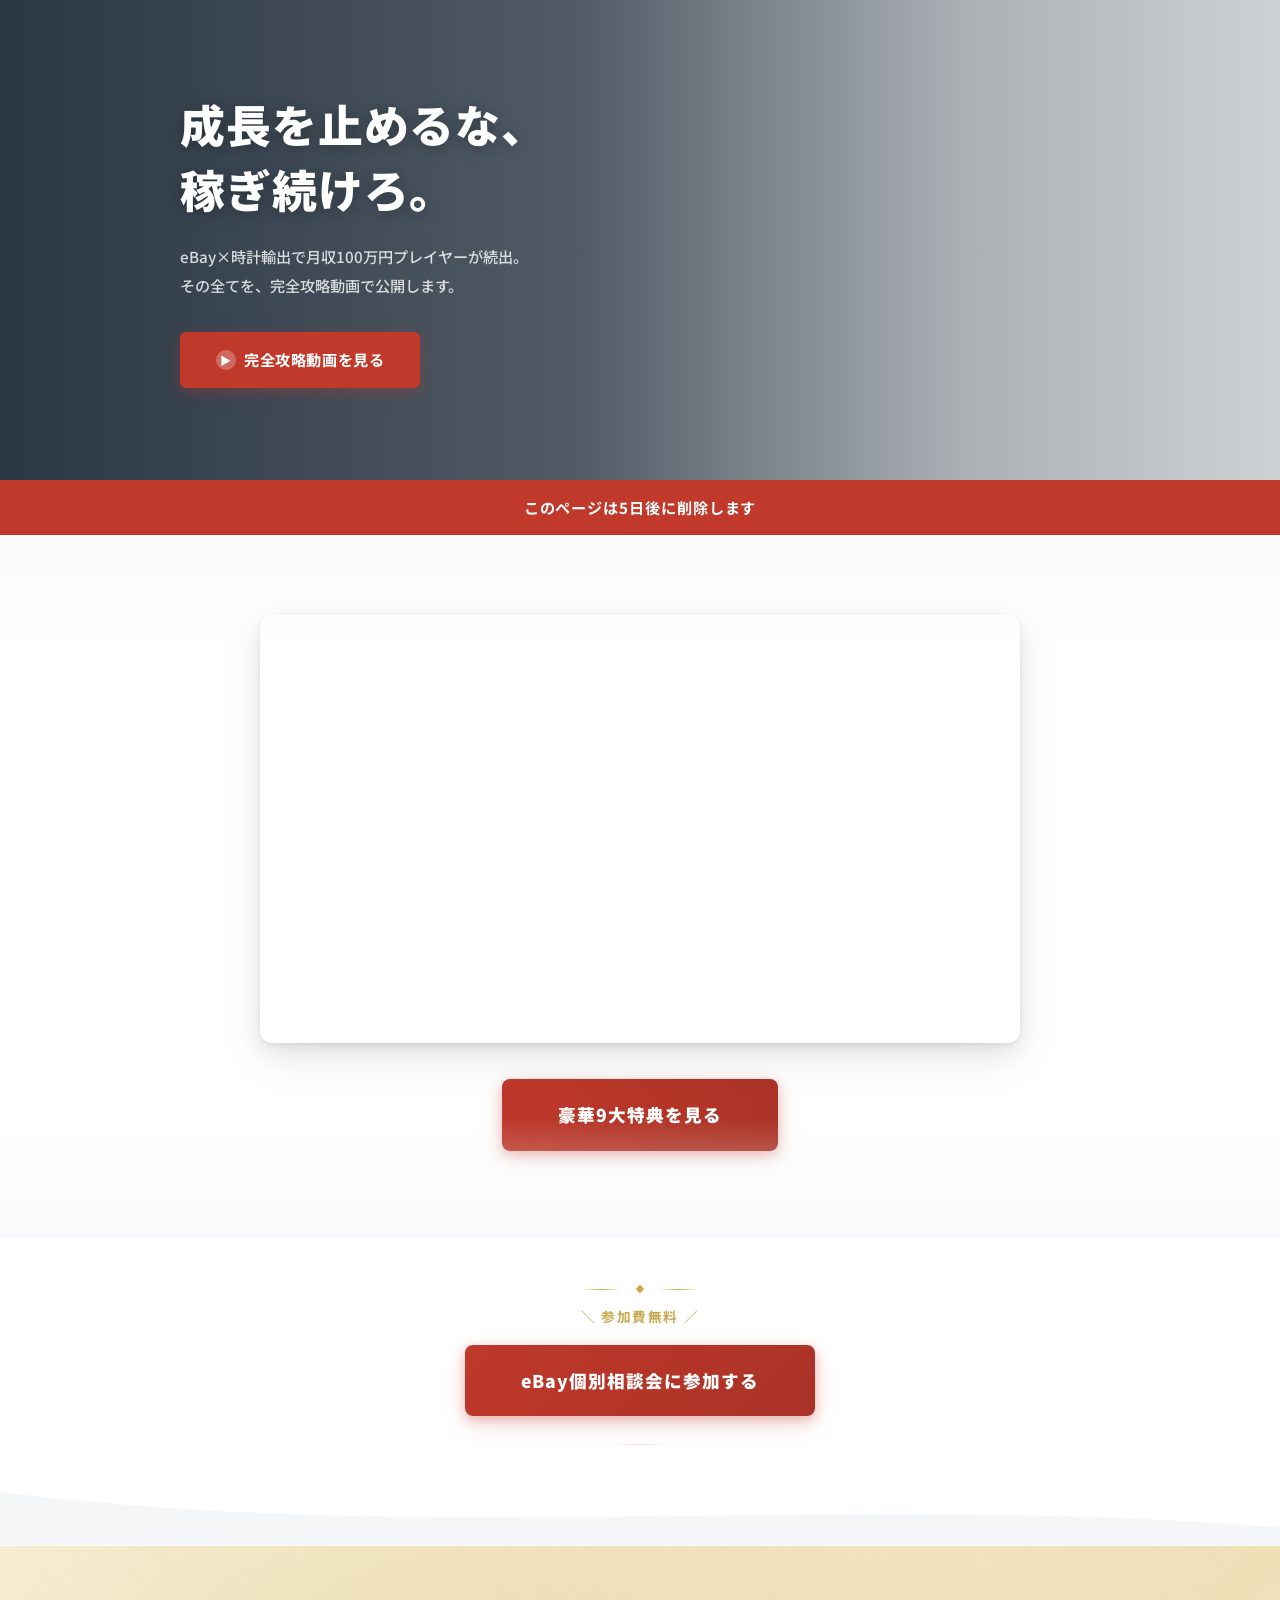
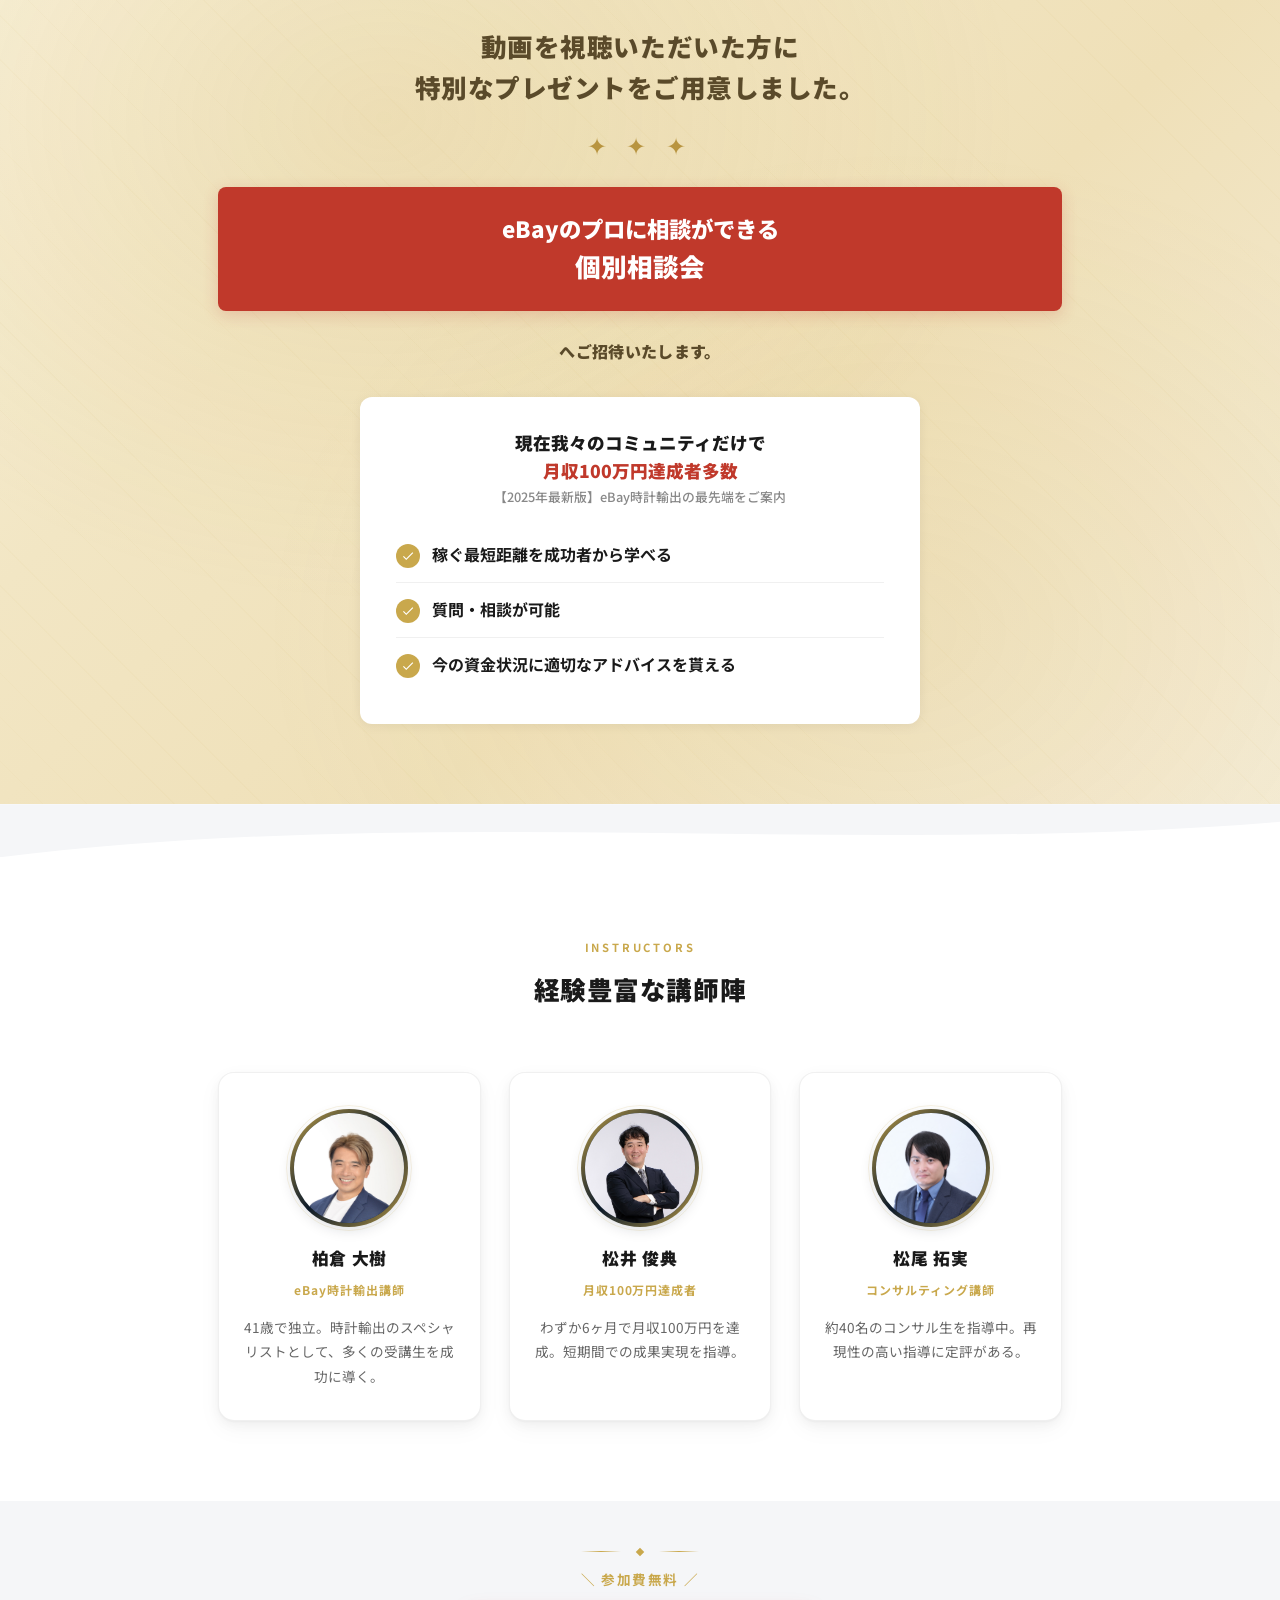
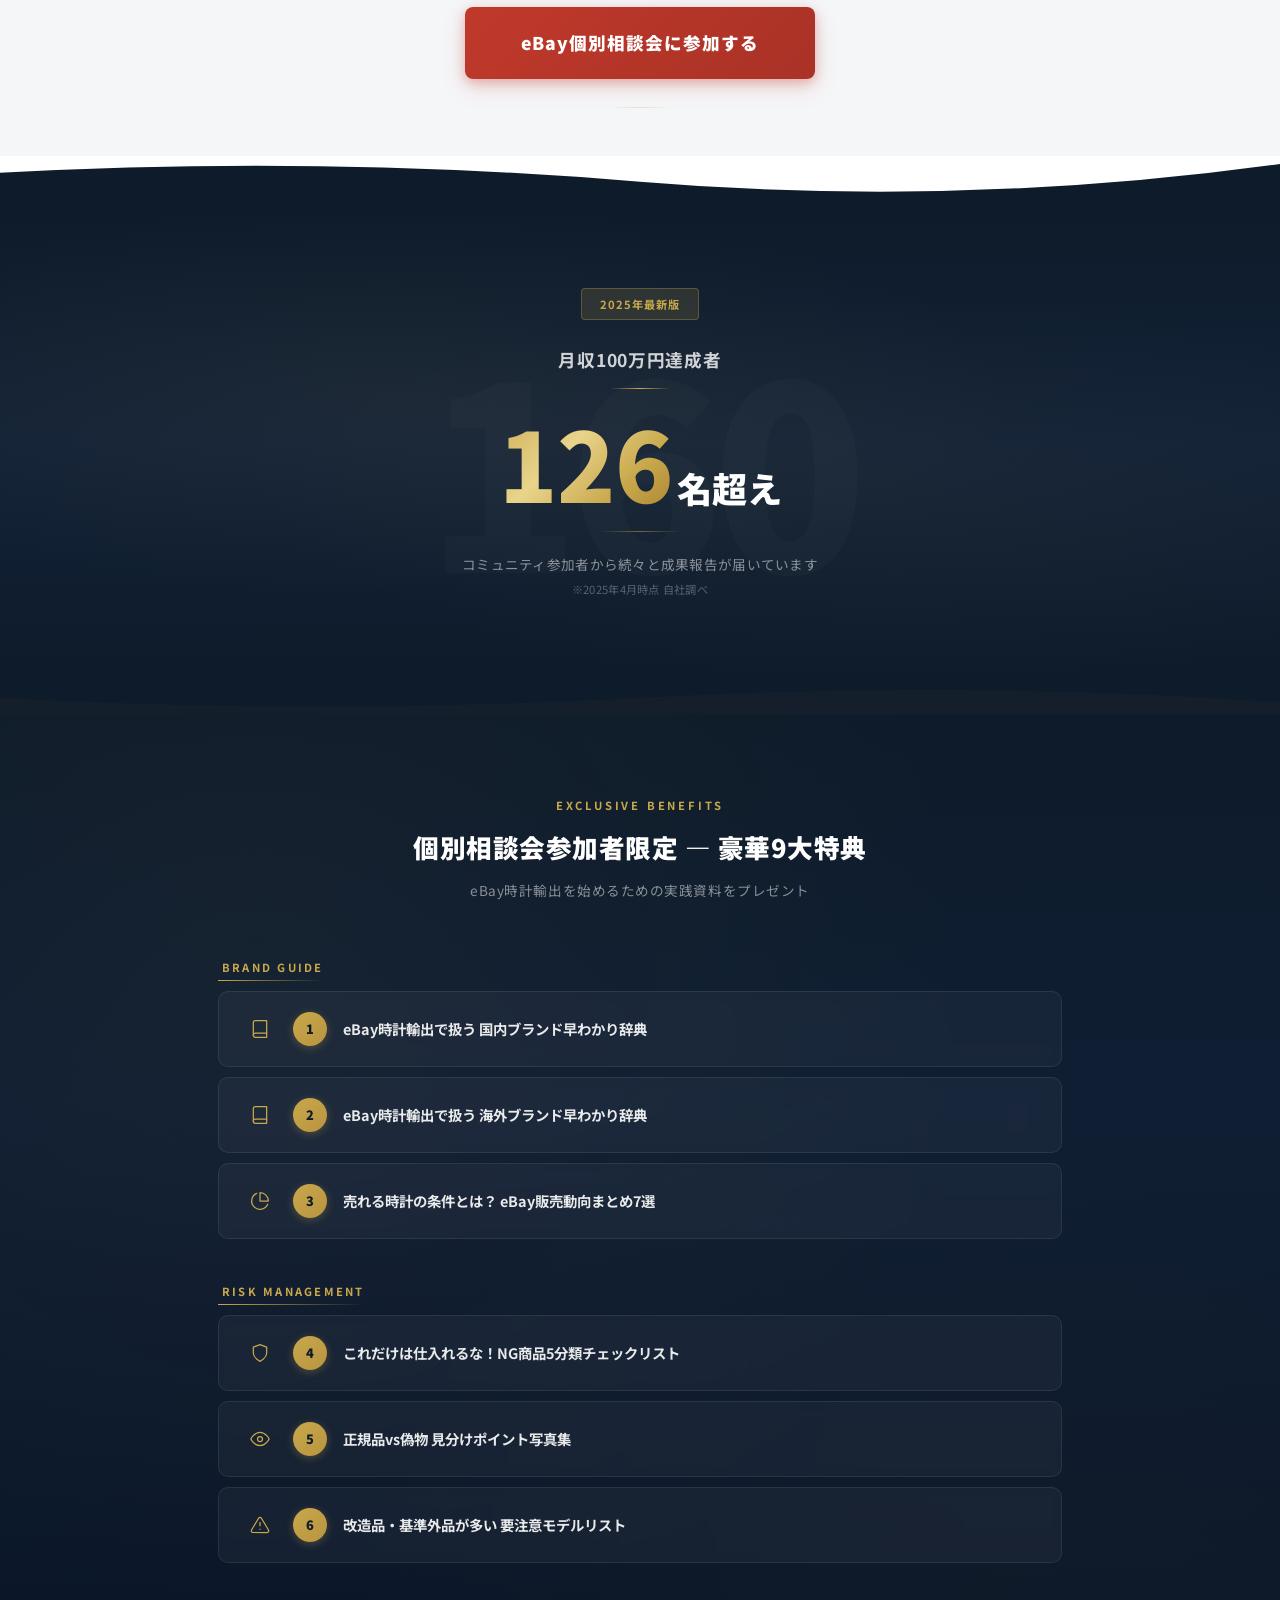
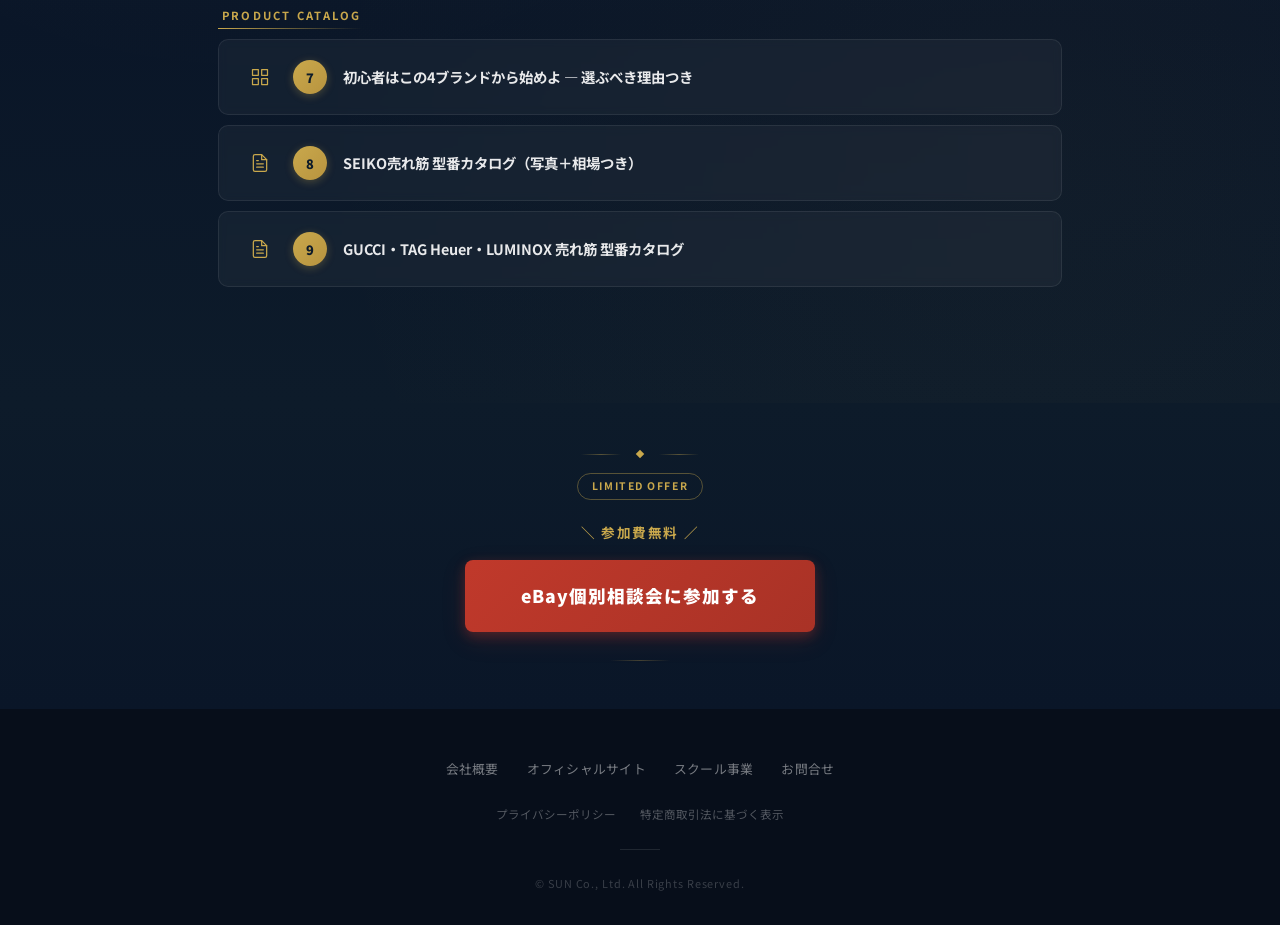
==== tokei/index.html @ 7d76f2f5 "Publish Sunspirits LP pages" ====
<!DOCTYPE html>
<html lang="ja">
<head>
<meta charset="UTF-8">
<meta name="viewport" content="width=device-width, initial-scale=1.0">
<title>最新eBay時計輸出 完全攻略動画 | SUN SPIRITS</title>
<link rel="preconnect" href="https://fonts.googleapis.com">
<link rel="preconnect" href="https://fonts.gstatic.com" crossorigin>
<link href="https://fonts.googleapis.com/css2?family=Noto+Sans+JP:wght@400;500;700;900&display=swap" rel="stylesheet">
<style>
/* ============================================
   RESET & BASE
   ============================================ */
*, *::before, *::after { margin: 0; padding: 0; box-sizing: border-box; }
html { font-size: 16px; scroll-behavior: smooth; }
body {
  font-family: "Noto Sans JP", "Hiragino Kaku Gothic ProN", sans-serif;
  background: #ffffff;
  color: #1a1a1a;
  line-height: 1.8;
  -webkit-font-smoothing: antialiased;
  -moz-osx-font-smoothing: grayscale;
  overflow-x: hidden;
}
a { color: inherit; text-decoration: none; }
img { max-width: 100%; display: block; }

/* ============================================
   UTILITY
   ============================================ */
.container {
  max-width: 900px;
  margin: 0 auto;
  padding: 0 28px;
}

/* Scroll Animation */
.reveal {
  opacity: 0;
  transform: translateY(40px);
  transition: opacity 0.8s cubic-bezier(0.25, 0.46, 0.45, 0.94),
              transform 0.8s cubic-bezier(0.25, 0.46, 0.45, 0.94);
}
.reveal.is-visible {
  opacity: 1;
  transform: translateY(0);
}
.reveal-delay-1 { transition-delay: 0.1s; }
.reveal-delay-2 { transition-delay: 0.2s; }
.reveal-delay-3 { transition-delay: 0.3s; }
.reveal-delay-4 { transition-delay: 0.4s; }

/* ============================================
   HERO — Full-photo background (reference: エンフォルト)
   ============================================ */
.hero {
  position: relative;
  height: 480px;
  color: #fff;
  overflow: hidden;
}
.hero-bg {
  position: absolute;
  inset: 0;
  background: url('https://images.unsplash.com/photo-1507679799987-c73b4177a97e?w=1920&q=80') center 30%/cover no-repeat;
  z-index: 0;
}
.hero-bg::after {
  content: "";
  position: absolute;
  inset: 0;
  background: linear-gradient(
    90deg,
    rgba(13,27,42,0.88) 0%,
    rgba(13,27,42,0.72) 45%,
    rgba(13,27,42,0.35) 75%,
    rgba(13,27,42,0.2) 100%
  );
  z-index: 1;
}
.hero-inner {
  position: relative;
  z-index: 2;
  max-width: 1000px;
  margin: 0 auto;
  padding: 0 40px;
  height: 100%;
  display: flex;
  flex-direction: column;
  justify-content: center;
}
.hero-headline {
  font-size: 2.8rem;
  font-weight: 900;
  line-height: 1.45;
  margin-bottom: 20px;
  letter-spacing: 0.02em;
  text-shadow: 0 2px 16px rgba(0,0,0,0.3);
}
.hero-lead {
  font-size: 0.95rem;
  font-weight: 500;
  line-height: 1.9;
  color: rgba(255,255,255,0.8);
  margin-bottom: 32px;
  max-width: 520px;
}
.hero-cta {
  display: inline-flex;
  align-items: center;
  gap: 8px;
  background: #c0392b;
  color: #fff;
  font-size: 0.95rem;
  font-weight: 700;
  padding: 14px 36px;
  border-radius: 6px;
  letter-spacing: 0.04em;
  box-shadow: 0 4px 16px rgba(192,57,43,0.35);
  transition: transform 0.3s, box-shadow 0.3s;
  width: fit-content;
}
.hero-cta:hover {
  transform: translateY(-2px);
  box-shadow: 0 6px 24px rgba(192,57,43,0.45);
}
.hero-cta-icon {
  width: 20px;
  height: 20px;
  background: rgba(255,255,255,0.25);
  border-radius: 50%;
  display: flex;
  align-items: center;
  justify-content: center;
  font-size: 0.7rem;
}

@media (max-width: 640px) {
  .hero { height: 400px; }
  .hero-inner { padding: 0 24px; }
  .hero-headline { font-size: 1.8rem; }
  .hero-lead { font-size: 0.85rem; }
  .hero-cta { font-size: 0.85rem; padding: 12px 28px; }
  .hero-wave svg {
    height: 50px;
  }
}

/* ============================================
   WARNING BANNER
   ============================================ */
.warning-banner {
  background: #c0392b;
  padding: 14px 0;
  text-align: center;
  font-weight: 700;
  font-size: 0.95rem;
  letter-spacing: 0.06em;
  color: #fff;
  position: relative;
  z-index: 3;
}

/* ============================================
   SECTIONS
   ============================================ */
.section {
  padding: 80px 0;
  position: relative;
}

/* Video section: white + subtle top/bottom gradient ornaments */
.section--video {
  background: #fff;
  position: relative;
}
.section--video::before {
  content: "";
  position: absolute;
  top: 0; left: 0; right: 0;
  height: 120px;
  background: linear-gradient(180deg, rgba(245,246,248,0.6) 0%, transparent 100%);
  pointer-events: none;
}
.section--video::after {
  content: "";
  position: absolute;
  bottom: 0; left: 0; right: 0;
  height: 120px;
  background: linear-gradient(0deg, rgba(245,246,248,0.6) 0%, transparent 100%);
  pointer-events: none;
}

/* Invitation section: gold textured background */
.section--invitation {
  background:
    radial-gradient(ellipse at 30% 20%, rgba(201,168,76,0.15) 0%, transparent 50%),
    radial-gradient(ellipse at 70% 80%, rgba(201,168,76,0.1) 0%, transparent 50%),
    linear-gradient(135deg, #f8f0d8 0%, #f2e6c4 30%, #efe0b8 60%, #f5ecd6 100%);
  position: relative;
}
.section--invitation::before {
  content: "";
  position: absolute;
  inset: 0;
  background:
    repeating-linear-gradient(
      45deg,
      transparent,
      transparent 30px,
      rgba(201,168,76,0.04) 30px,
      rgba(201,168,76,0.04) 31px
    );
  pointer-events: none;
}
/* Red banner inside invitation */
.invitation-banner {
  background: #c0392b;
  border-radius: 8px;
  padding: 24px 32px;
  text-align: center;
  margin-bottom: 28px;
  box-shadow: 0 4px 16px rgba(192,57,43,0.2);
}
.invitation-banner-text {
  font-size: 1.4rem;
  font-weight: 900;
  color: #fff;
  line-height: 1.6;
}
.invitation-banner-text .em {
  font-size: 1.6rem;
}
/* Ornament line */
.invitation-ornament {
  text-align: center;
  margin-bottom: 20px;
  color: #b8943f;
  font-size: 1.5rem;
  letter-spacing: 0.3em;
  opacity: 0.5;
}
/* Merits checklist */
.merits {
  max-width: 560px;
  margin: 0 auto;
  background: #fff;
  border-radius: 12px;
  padding: 32px 36px;
  box-shadow: 0 2px 12px rgba(0,0,0,0.06);
}
.merits-header {
  text-align: center;
  margin-bottom: 8px;
}
.merits-header-main {
  font-size: 1.1rem;
  font-weight: 900;
  color: #1a1a1a;
  line-height: 1.6;
}
.merits-header-main .red {
  color: #c0392b;
}
.merits-header-sub {
  font-size: 0.8rem;
  color: #888;
  font-weight: 500;
  margin-bottom: 20px;
}
.merit-item {
  display: flex;
  align-items: flex-start;
  gap: 12px;
  padding: 14px 0;
  border-bottom: 1px solid #f0f0f0;
}
.merit-item:last-child {
  border-bottom: none;
}
.merit-check {
  flex-shrink: 0;
  width: 24px;
  height: 24px;
  background: #c9a84c;
  border-radius: 50%;
  display: flex;
  align-items: center;
  justify-content: center;
  margin-top: 2px;
}
.merit-check svg {
  width: 14px;
  height: 14px;
  fill: #fff;
}
.merit-text {
  font-size: 1rem;
  font-weight: 700;
  color: #1a1a1a;
  line-height: 1.6;
}

/* Instructor section: white + faint watch mechanism bg */
.section--instructor {
  background: #fff;
  position: relative;
}
.section--instructor::before {
  content: "";
  position: absolute;
  inset: 0;
  background: url('https://images.unsplash.com/photo-1509048191080-d2984bad6ae5?w=1920&q=80') center/cover no-repeat;
  opacity: 0.03;
  pointer-events: none;
}

/* Results section: dark navy + watch overlay */
.section--results {
  background: linear-gradient(180deg, #0d1b2a 0%, #132238 50%, #0d1b2a 100%);
  color: #fff;
  position: relative;
  overflow: hidden;
}
.section--results::before {
  content: "";
  position: absolute;
  inset: 0;
  background: url('https://images.unsplash.com/photo-1587836374828-4dbafa94cf0e?w=1920&q=80') center/cover no-repeat;
  opacity: 0.06;
  pointer-events: none;
}
.section--results::after {
  content: "";
  position: absolute;
  inset: 0;
  background:
    radial-gradient(ellipse at 30% 40%, rgba(201,168,76,0.06) 0%, transparent 50%),
    radial-gradient(ellipse at 70% 60%, rgba(201,168,76,0.04) 0%, transparent 50%);
  pointer-events: none;
}

/* Navy section for tokuten */
.section--navy {
  background: linear-gradient(180deg, #0d1b2a 0%, #0f1e33 30%, #0a1628 70%, #0d1b2a 100%);
  color: #fff;
  position: relative;
}
.section--navy::before {
  content: "";
  position: absolute;
  inset: 0;
  background:
    radial-gradient(ellipse at 20% 20%, rgba(201,168,76,0.04) 0%, transparent 50%),
    radial-gradient(ellipse at 80% 80%, rgba(201,168,76,0.03) 0%, transparent 50%);
  pointer-events: none;
}

/* Section typography */
.section-eyebrow {
  display: block;
  text-align: center;
  font-size: 0.7rem;
  font-weight: 700;
  letter-spacing: 0.25em;
  color: #c9a84c;
  margin-bottom: 12px;
  text-transform: uppercase;
}
.section-title {
  text-align: center;
  font-size: 1.6rem;
  font-weight: 900;
  margin-bottom: 16px;
  line-height: 1.6;
  letter-spacing: 0.02em;
}
.section-divider {
  width: 48px;
  height: 2px;
  background: linear-gradient(90deg, #0d1b2a, rgba(13,27,42,0.2));
  margin: 0 auto 44px;
  border-radius: 1px;
}
.section-divider--gold {
  background: linear-gradient(90deg, #c9a84c, rgba(201,168,76,0.2));
}
.section-divider--white {
  background: linear-gradient(90deg, rgba(255,255,255,0.6), rgba(255,255,255,0.1));
}

/* ============================================
   SECTION TRANSITIONS (wave / diagonal)
   ============================================ */
.wave-transition {
  position: relative;
  z-index: 2;
  margin-top: -1px;
  line-height: 0;
}
.wave-transition svg {
  width: 100%;
  display: block;
}
.wave-transition--flip {
  transform: scaleY(-1);
  margin-top: 0;
  margin-bottom: -1px;
}

/* ============================================
   VIDEO
   ============================================ */
.video-wrapper {
  max-width: 760px;
  margin: 0 auto;
  position: relative;
  z-index: 1;
}
.video-embed {
  position: relative;
  padding-bottom: 56.25%;
  height: 0;
  border-radius: 12px;
  overflow: hidden;
  box-shadow:
    0 2px 4px rgba(0,0,0,0.04),
    0 4px 8px rgba(0,0,0,0.04),
    0 8px 24px rgba(0,0,0,0.06),
    0 16px 48px rgba(0,0,0,0.08);
}
.video-embed iframe {
  position: absolute;
  top: 0; left: 0;
  width: 100%;
  height: 100%;
  border: none;
}

/* ============================================
   CTA
   ============================================ */
.cta-section {
  padding: 48px 0;
  text-align: center;
  position: relative;
}
.cta-section--navy {
  background: linear-gradient(180deg, #0d1b2a, #0a1628);
}
.cta-section--gray {
  background: #f5f6f8;
}
.cta-free {
  font-size: 0.85rem;
  color: #c9a84c;
  margin-bottom: 16px;
  font-weight: 700;
  letter-spacing: 0.12em;
}

/* CTA decorative lines */
.cta-deco {
  display: flex;
  align-items: center;
  justify-content: center;
  gap: 16px;
  margin-bottom: 12px;
}
.cta-deco-line {
  width: 40px;
  height: 1px;
  background: linear-gradient(90deg, transparent, #c9a84c, transparent);
}
.cta-deco-diamond {
  width: 6px;
  height: 6px;
  background: #c9a84c;
  transform: rotate(45deg);
  flex-shrink: 0;
}

/* CTA badge */
.cta-badge {
  display: inline-block;
  font-size: 0.65rem;
  font-weight: 700;
  letter-spacing: 0.15em;
  color: #c9a84c;
  border: 1px solid rgba(201,168,76,0.4);
  padding: 3px 14px;
  border-radius: 20px;
  margin-bottom: 20px;
}

.cta-btn {
  display: inline-block;
  background: linear-gradient(135deg, #c0392b 0%, #a93226 100%);
  color: #fff;
  font-size: 1.1rem;
  font-weight: 900;
  padding: 20px 56px;
  border-radius: 8px;
  letter-spacing: 0.06em;
  box-shadow:
    0 4px 12px rgba(192,57,43,0.3),
    0 8px 24px rgba(192,57,43,0.15);
  transition: transform 0.3s cubic-bezier(0.25,0.46,0.45,0.94),
              box-shadow 0.3s cubic-bezier(0.25,0.46,0.45,0.94);
  position: relative;
  overflow: hidden;
}
.cta-btn::before {
  content: "";
  position: absolute;
  top: 0;
  left: -100%;
  width: 100%;
  height: 100%;
  background: linear-gradient(90deg, transparent, rgba(255,255,255,0.1), transparent);
  transition: left 0.5s;
}
.cta-btn:hover {
  transform: translateY(-3px);
  box-shadow:
    0 6px 16px rgba(192,57,43,0.35),
    0 12px 32px rgba(192,57,43,0.2);
}
.cta-btn:hover::before {
  left: 100%;
}

/* CTA bottom ornament */
.cta-bottom-line {
  width: 60px;
  height: 1px;
  background: linear-gradient(90deg, transparent, rgba(201,168,76,0.3), transparent);
  margin: 20px auto 0;
}

/* ============================================
   INVITATION BOX
   ============================================ */
.invitation-card {
  background: #fff;
  border-radius: 16px;
  padding: 48px 40px;
  text-align: center;
  max-width: 640px;
  margin: 0 auto;
  border-left: 4px solid #0d1b2a;
  box-shadow:
    0 1px 2px rgba(0,0,0,0.03),
    0 4px 12px rgba(0,0,0,0.04),
    0 12px 32px rgba(0,0,0,0.06);
  transition: transform 0.4s cubic-bezier(0.25,0.46,0.45,0.94),
              box-shadow 0.4s cubic-bezier(0.25,0.46,0.45,0.94);
}
.invitation-card:hover {
  transform: translateY(-4px);
  box-shadow:
    0 2px 4px rgba(0,0,0,0.03),
    0 8px 20px rgba(0,0,0,0.05),
    0 20px 48px rgba(0,0,0,0.08);
}
.invitation-card-title {
  font-size: 1.2rem;
  font-weight: 900;
  color: #0d1b2a;
  margin-bottom: 16px;
  line-height: 1.7;
}
.invitation-card-desc {
  font-size: 0.9rem;
  color: #666;
  line-height: 1.9;
}

/* ============================================
   INSTRUCTOR
   ============================================ */
.instructor-grid {
  display: grid;
  grid-template-columns: repeat(3, 1fr);
  gap: 28px;
  position: relative;
  z-index: 1;
}
.instructor-card {
  background: #fff;
  border: 1px solid rgba(0,0,0,0.06);
  border-radius: 16px;
  padding: 40px 20px 32px;
  text-align: center;
  box-shadow:
    0 1px 2px rgba(0,0,0,0.03),
    0 4px 12px rgba(0,0,0,0.04),
    0 8px 24px rgba(0,0,0,0.04);
  transition: transform 0.4s cubic-bezier(0.25,0.46,0.45,0.94),
              box-shadow 0.4s cubic-bezier(0.25,0.46,0.45,0.94);
}
.instructor-card:hover {
  transform: translateY(-8px);
  box-shadow:
    0 2px 4px rgba(0,0,0,0.03),
    0 8px 20px rgba(0,0,0,0.06),
    0 28px 56px rgba(0,0,0,0.1);
}
.instructor-photo {
  width: 110px;
  height: 110px;
  border-radius: 50%;
  background: linear-gradient(135deg, #0d1b2a, #1b2d4a);
  margin: 0 auto 20px;
  display: flex;
  align-items: center;
  justify-content: center;
  font-size: 1.5rem;
  font-weight: 900;
  color: #fff;
  position: relative;
  box-shadow: 0 4px 16px rgba(13,27,42,0.2);
}
.instructor-photo::before {
  content: "";
  position: absolute;
  inset: -4px;
  border-radius: 50%;
  background: linear-gradient(135deg, #c9a84c, #0d1b2a, #c9a84c);
  z-index: -1;
}
.instructor-photo::after {
  content: "";
  position: absolute;
  inset: -8px;
  border-radius: 50%;
  border: 1px solid rgba(201,168,76,0.15);
}
/* Photo image inside circle */
.instructor-photo-inner {
  width: 100%;
  height: 100%;
  border-radius: 50%;
  overflow: hidden;
  position: relative;
}
.instructor-photo-inner img {
  width: 100%;
  height: 100%;
  object-fit: cover;
  object-position: center top;
  font-size: 1.5rem;
  font-weight: 900;
  color: #c9a84c;
  text-shadow: 0 1px 4px rgba(0,0,0,0.3);
}

.instructor-name {
  font-size: 1.05rem;
  font-weight: 900;
  color: #1a1a1a;
  margin-bottom: 6px;
  letter-spacing: 0.04em;
}
.instructor-role {
  font-size: 0.75rem;
  color: #c9a84c;
  margin-bottom: 14px;
  font-weight: 700;
  letter-spacing: 0.08em;
}
.instructor-desc {
  font-size: 0.85rem;
  color: #666;
  line-height: 1.8;
}

/* ============================================
   RESULTS — Dramatic
   ============================================ */
.results-content {
  text-align: center;
  position: relative;
  z-index: 1;
}
.results-badge {
  display: inline-block;
  background: rgba(201,168,76,0.15);
  border: 1px solid rgba(201,168,76,0.3);
  color: #c9a84c;
  font-size: 0.7rem;
  font-weight: 700;
  padding: 5px 18px;
  border-radius: 4px;
  margin-bottom: 24px;
  letter-spacing: 0.1em;
}
.results-label {
  font-size: 1.1rem;
  font-weight: 700;
  color: rgba(255,255,255,0.8);
  margin-bottom: 12px;
  letter-spacing: 0.04em;
}

/* Decorative top line */
.results-deco-line {
  width: 60px;
  height: 1px;
  background: linear-gradient(90deg, transparent, #c9a84c, transparent);
  margin: 0 auto 20px;
}

.results-number-wrap {
  margin-bottom: 8px;
  position: relative;
}
/* Giant background number */
.results-number-wrap::before {
  content: "160";
  position: absolute;
  top: 50%;
  left: 50%;
  transform: translate(-50%, -50%);
  font-size: 16rem;
  font-weight: 900;
  color: rgba(255,255,255,0.02);
  pointer-events: none;
  letter-spacing: -0.05em;
  line-height: 1;
  white-space: nowrap;
}
.results-number {
  font-size: 6rem;
  font-weight: 900;
  line-height: 1.1;
  display: inline-block;
  position: relative;
}
.results-number .num {
  background: linear-gradient(135deg, #c9a84c 0%, #e8d48b 40%, #c9a84c 70%, #a67c2e 100%);
  -webkit-background-clip: text;
  -webkit-text-fill-color: transparent;
  background-clip: text;
  position: relative;
}
.results-number .unit {
  font-size: 2.2rem;
  vertical-align: baseline;
  margin-left: 4px;
  -webkit-text-fill-color: #fff;
}

/* Bottom deco line */
.results-deco-line-bottom {
  width: 80px;
  height: 1px;
  background: linear-gradient(90deg, transparent, rgba(201,168,76,0.5), transparent);
  margin: 16px auto 20px;
}

.results-sub {
  font-size: 0.85rem;
  color: rgba(255,255,255,0.5);
  letter-spacing: 0.02em;
}
.results-sub small {
  font-size: 0.7rem;
  color: rgba(255,255,255,0.3);
}

/* ============================================
   9 TOKUTEN
   ============================================ */
.tokuten-header {
  text-align: center;
  margin-bottom: 48px;
  position: relative;
  z-index: 1;
}
.tokuten-header-title {
  font-size: 1.6rem;
  font-weight: 900;
  color: #fff;
  margin-bottom: 10px;
  letter-spacing: 0.02em;
  line-height: 1.6;
}
.tokuten-header-sub {
  font-size: 0.85rem;
  color: rgba(255,255,255,0.5);
  letter-spacing: 0.04em;
}
.tokuten-content {
  position: relative;
  z-index: 1;
}
.tokuten-group {
  margin-bottom: 36px;
}
.tokuten-group-label {
  font-size: 0.7rem;
  font-weight: 700;
  color: #c9a84c;
  letter-spacing: 0.2em;
  margin-bottom: 14px;
  padding-left: 4px;
  text-transform: uppercase;
  position: relative;
  display: inline-block;
}
.tokuten-group-label::after {
  content: "";
  position: absolute;
  bottom: -4px;
  left: 0;
  width: 100%;
  height: 1px;
  background: linear-gradient(90deg, #c9a84c, transparent);
}

/* Tokuten icons (CSS-only) */
.tokuten-icon {
  flex-shrink: 0;
  width: 34px;
  height: 34px;
  display: flex;
  align-items: center;
  justify-content: center;
}
.tokuten-icon svg {
  width: 20px;
  height: 20px;
}

.tokuten-item {
  background: rgba(255,255,255,0.04);
  border: 1px solid rgba(255,255,255,0.08);
  border-radius: 10px;
  padding: 20px 24px;
  display: flex;
  align-items: flex-start;
  gap: 16px;
  margin-bottom: 10px;
  transition: background 0.3s, border-color 0.3s, box-shadow 0.3s;
  backdrop-filter: blur(4px);
  -webkit-backdrop-filter: blur(4px);
}
.tokuten-item:hover {
  background: rgba(255,255,255,0.08);
  border-color: rgba(201,168,76,0.2);
  box-shadow: 0 4px 20px rgba(0,0,0,0.15);
}
.tokuten-num {
  flex-shrink: 0;
  width: 34px;
  height: 34px;
  background: linear-gradient(135deg, #c9a84c, #b8943f);
  border-radius: 50%;
  display: flex;
  align-items: center;
  justify-content: center;
  font-weight: 900;
  font-size: 0.8rem;
  color: #0d1b2a;
  box-shadow: 0 2px 8px rgba(201,168,76,0.3);
}
.tokuten-text {
  font-size: 0.9rem;
  font-weight: 700;
  color: rgba(255,255,255,0.9);
  line-height: 1.7;
  padding-top: 5px;
}

/* ============================================
   FOOTER
   ============================================ */
.footer {
  background: #070e1a;
  padding: 48px 0 32px;
  text-align: center;
}
.footer-links {
  display: flex;
  justify-content: center;
  flex-wrap: wrap;
  gap: 8px 28px;
  margin-bottom: 24px;
}
.footer-links a {
  font-size: 0.8rem;
  color: rgba(255,255,255,0.45);
  transition: color 0.3s;
  letter-spacing: 0.02em;
}
.footer-links a:hover {
  color: rgba(255,255,255,0.85);
}
.footer-legal {
  display: flex;
  justify-content: center;
  gap: 24px;
  margin-bottom: 24px;
}
.footer-legal a {
  font-size: 0.72rem;
  color: rgba(255,255,255,0.3);
  transition: color 0.3s;
}
.footer-legal a:hover {
  color: rgba(255,255,255,0.7);
}
.footer-divider {
  width: 40px;
  height: 1px;
  background: rgba(255,255,255,0.1);
  margin: 0 auto 24px;
}
.footer-copy {
  font-size: 0.68rem;
  color: rgba(255,255,255,0.2);
  letter-spacing: 0.08em;
}

/* ============================================
   RESPONSIVE
   ============================================ */
@media (max-width: 640px) {
  .container { padding: 0 20px; }
  .section { padding: 60px 0; }
  .section-title { font-size: 1.3rem; }
  .instructor-grid {
    grid-template-columns: 1fr;
    gap: 16px;
    max-width: 360px;
    margin: 0 auto;
  }
  .instructor-card { padding: 32px 20px 28px; }
  .instructor-photo { width: 90px; height: 90px; }
  .instructor-initial { font-size: 1.2rem; }
  .results-number { font-size: 4rem; }
  .results-number .unit { font-size: 1.5rem; }
  .results-number-wrap::before { font-size: 10rem; }
  .cta-btn {
    font-size: 1rem;
    padding: 18px 36px;
    width: 100%;
    max-width: 360px;
  }
  .invitation-card { padding: 36px 24px; }
  .tokuten-header-title { font-size: 1.3rem; }
  .tokuten-item { padding: 16px 18px; }
  .tokuten-text { font-size: 0.85rem; }
  .footer-links { gap: 6px 20px; }
  .footer-legal { flex-direction: column; gap: 8px; }
  .wave-transition svg { height: 40px; }
  .hero-wave svg { height: 50px; }
}
</style>
</head>
<body>

<!-- ===== HERO ===== -->
<section class="hero">
  <div class="hero-bg"></div>
  <div class="hero-inner">
    <h1 class="hero-headline">成長を止めるな、<br>稼ぎ続けろ。</h1>
    <p class="hero-lead">eBay×時計輸出で月収100万円プレイヤーが続出。<br>その全てを、完全攻略動画で公開します。</p>
    <a href="#video" class="hero-cta"><span class="hero-cta-icon">&#9654;</span> 完全攻略動画を見る</a>
  </div>
</section>

<!-- ===== WARNING BANNER ===== -->
<div class="warning-banner">
  このページは5日後に削除します
</div>

<!-- ===== VIDEO ===== -->
<section id="video" class="section section--video">
  <div class="container">
    <div class="video-wrapper reveal">
      <div class="video-embed">
        <iframe src="https://player.vimeo.com/video/1133776714" allow="autoplay; fullscreen; picture-in-picture" allowfullscreen></iframe>
      </div>
    </div>
    <div style="text-align:center;margin-top:36px;">
      <a href="./tokuten.html" class="cta-btn">豪華9大特典を見る</a>
    </div>
  </div>
</section>

<!-- ===== CTA 1 ===== -->
<section class="cta-section">
  <div class="container">
    <div class="cta-deco">
      <div class="cta-deco-line"></div>
      <div class="cta-deco-diamond"></div>
      <div class="cta-deco-line"></div>
    </div>
    <div class="cta-free">＼ 参加費無料 ／</div>
    <a href="https://liff.line.me/1656771573-3yz5OnDE/landing?follow=%40918qfpmk&lp=riUDQX&liff_id=1656771573-3yz5OnDE" class="cta-btn">eBay個別相談会に参加する</a>
    <div class="cta-bottom-line"></div>
  </div>
</section>

<!-- Wave transition -->
<div class="wave-transition">
  <svg viewBox="0 0 1440 60" preserveAspectRatio="none" xmlns="http://www.w3.org/2000/svg">
    <path d="M0,0 C480,60 960,0 1440,40 L1440,60 L0,60 Z" fill="#f5f6f8"/>
  </svg>
</div>

<!-- ===== INVITATION ===== -->
<section class="section section--invitation">
  <div class="container">
    <p class="section-title reveal" style="color:#5a4a2a;">動画を視聴いただいた方に<br>特別なプレゼントをご用意しました。</p>
    <div class="invitation-ornament reveal reveal-delay-1">&#10022; &#10022; &#10022;</div>
    <div class="invitation-banner reveal reveal-delay-2">
      <div class="invitation-banner-text">eBayのプロに相談ができる<br><span class="em">個別相談会</span></div>
    </div>
    <p class="section-title reveal reveal-delay-2" style="font-size:1rem;color:#5a4a2a;margin-bottom:32px;">へご招待いたします。</p>

    <div class="merits reveal reveal-delay-3">
      <div class="merits-header">
        <div class="merits-header-main">現在我々のコミュニティだけで<br><span class="red">月収100万円達成者多数</span></div>
        <p class="merits-header-sub">【2025年最新版】eBay時計輸出の最先端をご案内</p>
      </div>
      <div class="merit-item">
        <div class="merit-check"><svg viewBox="0 0 24 24"><path d="M9 16.17L4.83 12l-1.42 1.41L9 19 21 7l-1.41-1.41z"/></svg></div>
        <span class="merit-text">稼ぐ最短距離を成功者から学べる</span>
      </div>
      <div class="merit-item">
        <div class="merit-check"><svg viewBox="0 0 24 24"><path d="M9 16.17L4.83 12l-1.42 1.41L9 19 21 7l-1.41-1.41z"/></svg></div>
        <span class="merit-text">質問・相談が可能</span>
      </div>
      <div class="merit-item">
        <div class="merit-check"><svg viewBox="0 0 24 24"><path d="M9 16.17L4.83 12l-1.42 1.41L9 19 21 7l-1.41-1.41z"/></svg></div>
        <span class="merit-text">今の資金状況に適切なアドバイスを貰える</span>
      </div>
    </div>
  </div>
</section>

<!-- Wave transition -->
<div class="wave-transition wave-transition--flip">
  <svg viewBox="0 0 1440 60" preserveAspectRatio="none" xmlns="http://www.w3.org/2000/svg">
    <path d="M0,0 C480,60 960,0 1440,40 L1440,60 L0,60 Z" fill="#f5f6f8"/>
  </svg>
</div>

<!-- ===== INSTRUCTOR ===== -->
<section class="section section--instructor">
  <div class="container">
    <span class="section-eyebrow reveal">INSTRUCTORS</span>
    <h2 class="section-title reveal reveal-delay-1">経験豊富な講師陣</h2>
    <div class="section-divider reveal reveal-delay-2"></div>
    <div class="instructor-grid">

      <div class="instructor-card reveal reveal-delay-1">
        <div class="instructor-photo">
          <div class="instructor-photo-inner">
            <img src="./assets/kashiwakura.jpg" alt="柏倉 大樹">
          </div>
        </div>
        <div class="instructor-name">柏倉 大樹</div>
        <div class="instructor-role">eBay時計輸出講師</div>
        <p class="instructor-desc">41歳で独立。時計輸出のスペシャリストとして、多くの受講生を成功に導く。</p>
      </div>

      <div class="instructor-card reveal reveal-delay-2">
        <div class="instructor-photo">
          <div class="instructor-photo-inner">
            <img src="./assets/matsui.jpg" alt="松井 俊典">
          </div>
        </div>
        <div class="instructor-name">松井 俊典</div>
        <div class="instructor-role">月収100万円達成者</div>
        <p class="instructor-desc">わずか6ヶ月で月収100万円を達成。短期間での成果実現を指導。</p>
      </div>

      <div class="instructor-card reveal reveal-delay-3">
        <div class="instructor-photo">
          <div class="instructor-photo-inner">
            <img src="./assets/matsuo.jpg" alt="松尾 拓実">
          </div>
        </div>
        <div class="instructor-name">松尾 拓実</div>
        <div class="instructor-role">コンサルティング講師</div>
        <p class="instructor-desc">約40名のコンサル生を指導中。再現性の高い指導に定評がある。</p>
      </div>

    </div>
  </div>
</section>

<!-- ===== CTA 2 ===== -->
<section class="cta-section cta-section--gray">
  <div class="container">
    <div class="cta-deco">
      <div class="cta-deco-line"></div>
      <div class="cta-deco-diamond"></div>
      <div class="cta-deco-line"></div>
    </div>
    <div class="cta-free">＼ 参加費無料 ／</div>
    <a href="https://liff.line.me/1656771573-3yz5OnDE/landing?follow=%40918qfpmk&lp=riUDQX&liff_id=1656771573-3yz5OnDE" class="cta-btn">eBay個別相談会に参加する</a>
    <div class="cta-bottom-line"></div>
  </div>
</section>

<!-- Diagonal transition to results -->
<div class="wave-transition">
  <svg viewBox="0 0 1440 60" preserveAspectRatio="none" xmlns="http://www.w3.org/2000/svg">
    <path d="M0,60 L0,20 Q360,0 720,30 Q1080,60 1440,10 L1440,60 Z" fill="#0d1b2a"/>
  </svg>
</div>

<!-- ===== RESULTS ===== -->
<section class="section section--results">
  <div class="container">
    <div class="results-content">
      <div class="reveal">
        <div class="results-badge">2025年最新版</div>
      </div>
      <div class="reveal reveal-delay-1">
        <div class="results-label">月収100万円達成者</div>
      </div>
      <div class="results-deco-line reveal reveal-delay-1"></div>
      <div class="results-number-wrap reveal reveal-delay-2">
        <div class="results-number">
          <span class="num" data-count="160">0</span><span class="unit">名超え</span>
        </div>
      </div>
      <div class="results-deco-line-bottom reveal reveal-delay-3"></div>
      <p class="results-sub reveal reveal-delay-3">コミュニティ参加者から続々と成果報告が届いています<br><small>※2025年4月時点 自社調べ</small></p>
    </div>
  </div>
</section>

<!-- Wave transition to tokuten -->
<div class="wave-transition" style="background:#0d1b2a;">
  <svg viewBox="0 0 1440 40" preserveAspectRatio="none" xmlns="http://www.w3.org/2000/svg">
    <path d="M0,0 L1440,0 L1440,40 C1080,10 720,30 360,15 C180,8 0,25 0,40 Z" fill="#0d1b2a"/>
    <path d="M0,20 Q360,40 720,20 Q1080,0 1440,25 L1440,40 L0,40 Z" fill="rgba(201,168,76,0.03)"/>
  </svg>
</div>

<!-- ===== 9 TOKUTEN ===== -->
<section class="section section--navy">
  <div class="container">
    <div class="tokuten-header reveal">
      <span class="section-eyebrow">EXCLUSIVE BENEFITS</span>
      <div class="tokuten-header-title">個別相談会参加者限定 &#8212; 豪華9大特典</div>
      <div class="tokuten-header-sub">eBay時計輸出を始めるための実践資料をプレゼント</div>
    </div>

    <div class="tokuten-content">
      <div class="tokuten-group">
        <div class="tokuten-group-label reveal">BRAND GUIDE</div>
        <div class="tokuten-item reveal reveal-delay-1">
          <div class="tokuten-icon">
            <svg viewBox="0 0 24 24" fill="none" stroke="#c9a84c" stroke-width="1.5" stroke-linecap="round" stroke-linejoin="round"><path d="M4 19.5A2.5 2.5 0 0 1 6.5 17H20"/><path d="M6.5 2H20v20H6.5A2.5 2.5 0 0 1 4 19.5v-15A2.5 2.5 0 0 1 6.5 2z"/></svg>
          </div>
          <div class="tokuten-num">1</div>
          <div class="tokuten-text">eBay時計輸出で扱う 国内ブランド早わかり辞典</div>
        </div>
        <div class="tokuten-item reveal reveal-delay-2">
          <div class="tokuten-icon">
            <svg viewBox="0 0 24 24" fill="none" stroke="#c9a84c" stroke-width="1.5" stroke-linecap="round" stroke-linejoin="round"><path d="M4 19.5A2.5 2.5 0 0 1 6.5 17H20"/><path d="M6.5 2H20v20H6.5A2.5 2.5 0 0 1 4 19.5v-15A2.5 2.5 0 0 1 6.5 2z"/></svg>
          </div>
          <div class="tokuten-num">2</div>
          <div class="tokuten-text">eBay時計輸出で扱う 海外ブランド早わかり辞典</div>
        </div>
        <div class="tokuten-item reveal reveal-delay-3">
          <div class="tokuten-icon">
            <svg viewBox="0 0 24 24" fill="none" stroke="#c9a84c" stroke-width="1.5" stroke-linecap="round" stroke-linejoin="round"><path d="M21.21 15.89A10 10 0 1 1 8 2.83"/><path d="M22 12A10 10 0 0 0 12 2v10z"/></svg>
          </div>
          <div class="tokuten-num">3</div>
          <div class="tokuten-text">売れる時計の条件とは？ eBay販売動向まとめ7選</div>
        </div>
      </div>

      <div class="tokuten-group">
        <div class="tokuten-group-label reveal">RISK MANAGEMENT</div>
        <div class="tokuten-item reveal reveal-delay-1">
          <div class="tokuten-icon">
            <svg viewBox="0 0 24 24" fill="none" stroke="#c9a84c" stroke-width="1.5" stroke-linecap="round" stroke-linejoin="round"><path d="M12 22s8-4 8-10V5l-8-3-8 3v7c0 6 8 10 8 10z"/></svg>
          </div>
          <div class="tokuten-num">4</div>
          <div class="tokuten-text">これだけは仕入れるな！NG商品5分類チェックリスト</div>
        </div>
        <div class="tokuten-item reveal reveal-delay-2">
          <div class="tokuten-icon">
            <svg viewBox="0 0 24 24" fill="none" stroke="#c9a84c" stroke-width="1.5" stroke-linecap="round" stroke-linejoin="round"><path d="M1 12s4-8 11-8 11 8 11 8-4 8-11 8-11-8-11-8z"/><circle cx="12" cy="12" r="3"/></svg>
          </div>
          <div class="tokuten-num">5</div>
          <div class="tokuten-text">正規品vs偽物 見分けポイント写真集</div>
        </div>
        <div class="tokuten-item reveal reveal-delay-3">
          <div class="tokuten-icon">
            <svg viewBox="0 0 24 24" fill="none" stroke="#c9a84c" stroke-width="1.5" stroke-linecap="round" stroke-linejoin="round"><path d="M10.29 3.86L1.82 18a2 2 0 0 0 1.71 3h16.94a2 2 0 0 0 1.71-3L13.71 3.86a2 2 0 0 0-3.42 0z"/><line x1="12" y1="9" x2="12" y2="13"/><line x1="12" y1="17" x2="12.01" y2="17"/></svg>
          </div>
          <div class="tokuten-num">6</div>
          <div class="tokuten-text">改造品・基準外品が多い 要注意モデルリスト</div>
        </div>
      </div>

      <div class="tokuten-group">
        <div class="tokuten-group-label reveal">PRODUCT CATALOG</div>
        <div class="tokuten-item reveal reveal-delay-1">
          <div class="tokuten-icon">
            <svg viewBox="0 0 24 24" fill="none" stroke="#c9a84c" stroke-width="1.5" stroke-linecap="round" stroke-linejoin="round"><rect x="3" y="3" width="7" height="7"/><rect x="14" y="3" width="7" height="7"/><rect x="14" y="14" width="7" height="7"/><rect x="3" y="14" width="7" height="7"/></svg>
          </div>
          <div class="tokuten-num">7</div>
          <div class="tokuten-text">初心者はこの4ブランドから始めよ ― 選ぶべき理由つき</div>
        </div>
        <div class="tokuten-item reveal reveal-delay-2">
          <div class="tokuten-icon">
            <svg viewBox="0 0 24 24" fill="none" stroke="#c9a84c" stroke-width="1.5" stroke-linecap="round" stroke-linejoin="round"><path d="M14 2H6a2 2 0 0 0-2 2v16a2 2 0 0 0 2 2h12a2 2 0 0 0 2-2V8z"/><polyline points="14 2 14 8 20 8"/><line x1="16" y1="13" x2="8" y2="13"/><line x1="16" y1="17" x2="8" y2="17"/><polyline points="10 9 9 9 8 9"/></svg>
          </div>
          <div class="tokuten-num">8</div>
          <div class="tokuten-text">SEIKO売れ筋 型番カタログ（写真＋相場つき）</div>
        </div>
        <div class="tokuten-item reveal reveal-delay-3">
          <div class="tokuten-icon">
            <svg viewBox="0 0 24 24" fill="none" stroke="#c9a84c" stroke-width="1.5" stroke-linecap="round" stroke-linejoin="round"><path d="M14 2H6a2 2 0 0 0-2 2v16a2 2 0 0 0 2 2h12a2 2 0 0 0 2-2V8z"/><polyline points="14 2 14 8 20 8"/><line x1="16" y1="13" x2="8" y2="13"/><line x1="16" y1="17" x2="8" y2="17"/><polyline points="10 9 9 9 8 9"/></svg>
          </div>
          <div class="tokuten-num">9</div>
          <div class="tokuten-text">GUCCI・TAG Heuer・LUMINOX 売れ筋 型番カタログ</div>
        </div>
      </div>
    </div>
  </div>
</section>

<!-- ===== CTA 3 ===== -->
<section class="cta-section cta-section--navy">
  <div class="container">
    <div class="cta-deco">
      <div class="cta-deco-line" style="background:linear-gradient(90deg,transparent,rgba(201,168,76,0.4),transparent)"></div>
      <div class="cta-deco-diamond"></div>
      <div class="cta-deco-line" style="background:linear-gradient(90deg,transparent,rgba(201,168,76,0.4),transparent)"></div>
    </div>
    <div class="cta-badge">LIMITED OFFER</div>
    <div class="cta-free" style="color:#c9a84c;">＼ 参加費無料 ／</div>
    <a href="https://liff.line.me/1656771573-3yz5OnDE/landing?follow=%40918qfpmk&lp=riUDQX&liff_id=1656771573-3yz5OnDE" class="cta-btn">eBay個別相談会に参加する</a>
    <div class="cta-bottom-line"></div>
  </div>
</section>

<!-- ===== FOOTER ===== -->
<footer class="footer">
  <div class="container">
    <div class="footer-links">
      <a href="https://sunspirits.jp/about/">会社概要</a>
      <a href="https://sunspirits.jp/">オフィシャルサイト</a>
      <a href="https://sunspirits.jp/business/">スクール事業</a>
      <a href="https://sunspirits.jp/contact/">お問合せ</a>
    </div>
    <div class="footer-legal">
      <a href="https://sunspirits.jp/privacy/">プライバシーポリシー</a>
      <a href="https://sunspirits.jp/law/">特定商取引法に基づく表示</a>
    </div>
    <div class="footer-divider"></div>
    <p class="footer-copy">&copy; SUN Co., Ltd. All Rights Reserved.</p>
  </div>
</footer>

<!-- ===== JavaScript ===== -->
<script>
(function() {
  "use strict";

  /* --- Intersection Observer: Scroll Reveal --- */
  var revealElements = document.querySelectorAll(".reveal");
  if ("IntersectionObserver" in window) {
    var observer = new IntersectionObserver(function(entries) {
      entries.forEach(function(entry) {
        if (entry.isIntersecting) {
          entry.target.classList.add("is-visible");
          observer.unobserve(entry.target);
        }
      });
    }, {
      threshold: 0.12,
      rootMargin: "0px 0px -40px 0px"
    });
    revealElements.forEach(function(el) {
      observer.observe(el);
    });
  } else {
    revealElements.forEach(function(el) {
      el.classList.add("is-visible");
    });
  }

  /* --- Count Up Animation --- */
  var countEl = document.querySelector("[data-count]");
  if (countEl) {
    var counted = false;
    var countObserver = new IntersectionObserver(function(entries) {
      entries.forEach(function(entry) {
        if (entry.isIntersecting && !counted) {
          counted = true;
          var target = parseInt(entry.target.getAttribute("data-count"), 10);
          var duration = 1600;
          var startTime = null;
          function animate(currentTime) {
            if (!startTime) startTime = currentTime;
            var elapsed = currentTime - startTime;
            var progress = Math.min(elapsed / duration, 1);
            var eased = 1 - Math.pow(1 - progress, 3);
            var current = Math.round(eased * target);
            entry.target.textContent = current;
            if (progress < 1) {
              requestAnimationFrame(animate);
            }
          }
          requestAnimationFrame(animate);
          countObserver.unobserve(entry.target);
        }
      });
    }, { threshold: 0.5 });
    countObserver.observe(countEl);
  }
})();
</script>

</body>
</html>
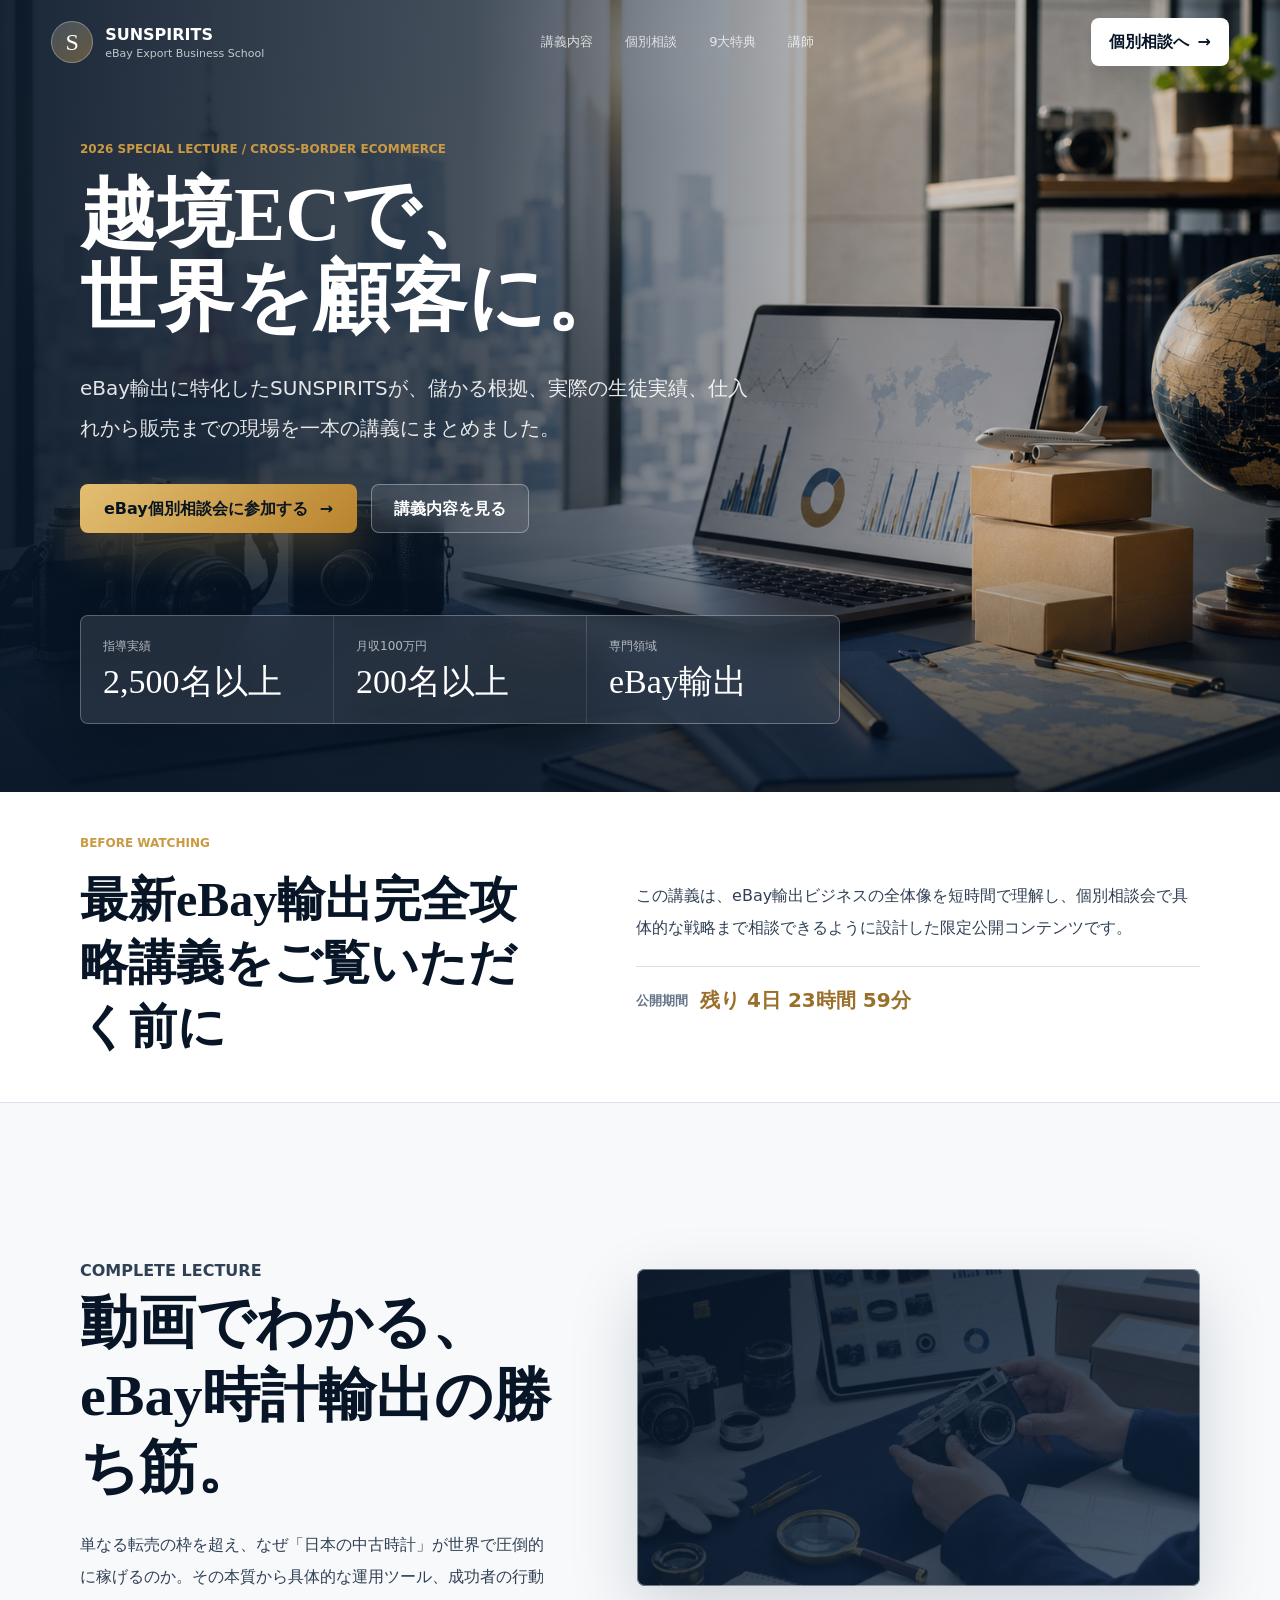
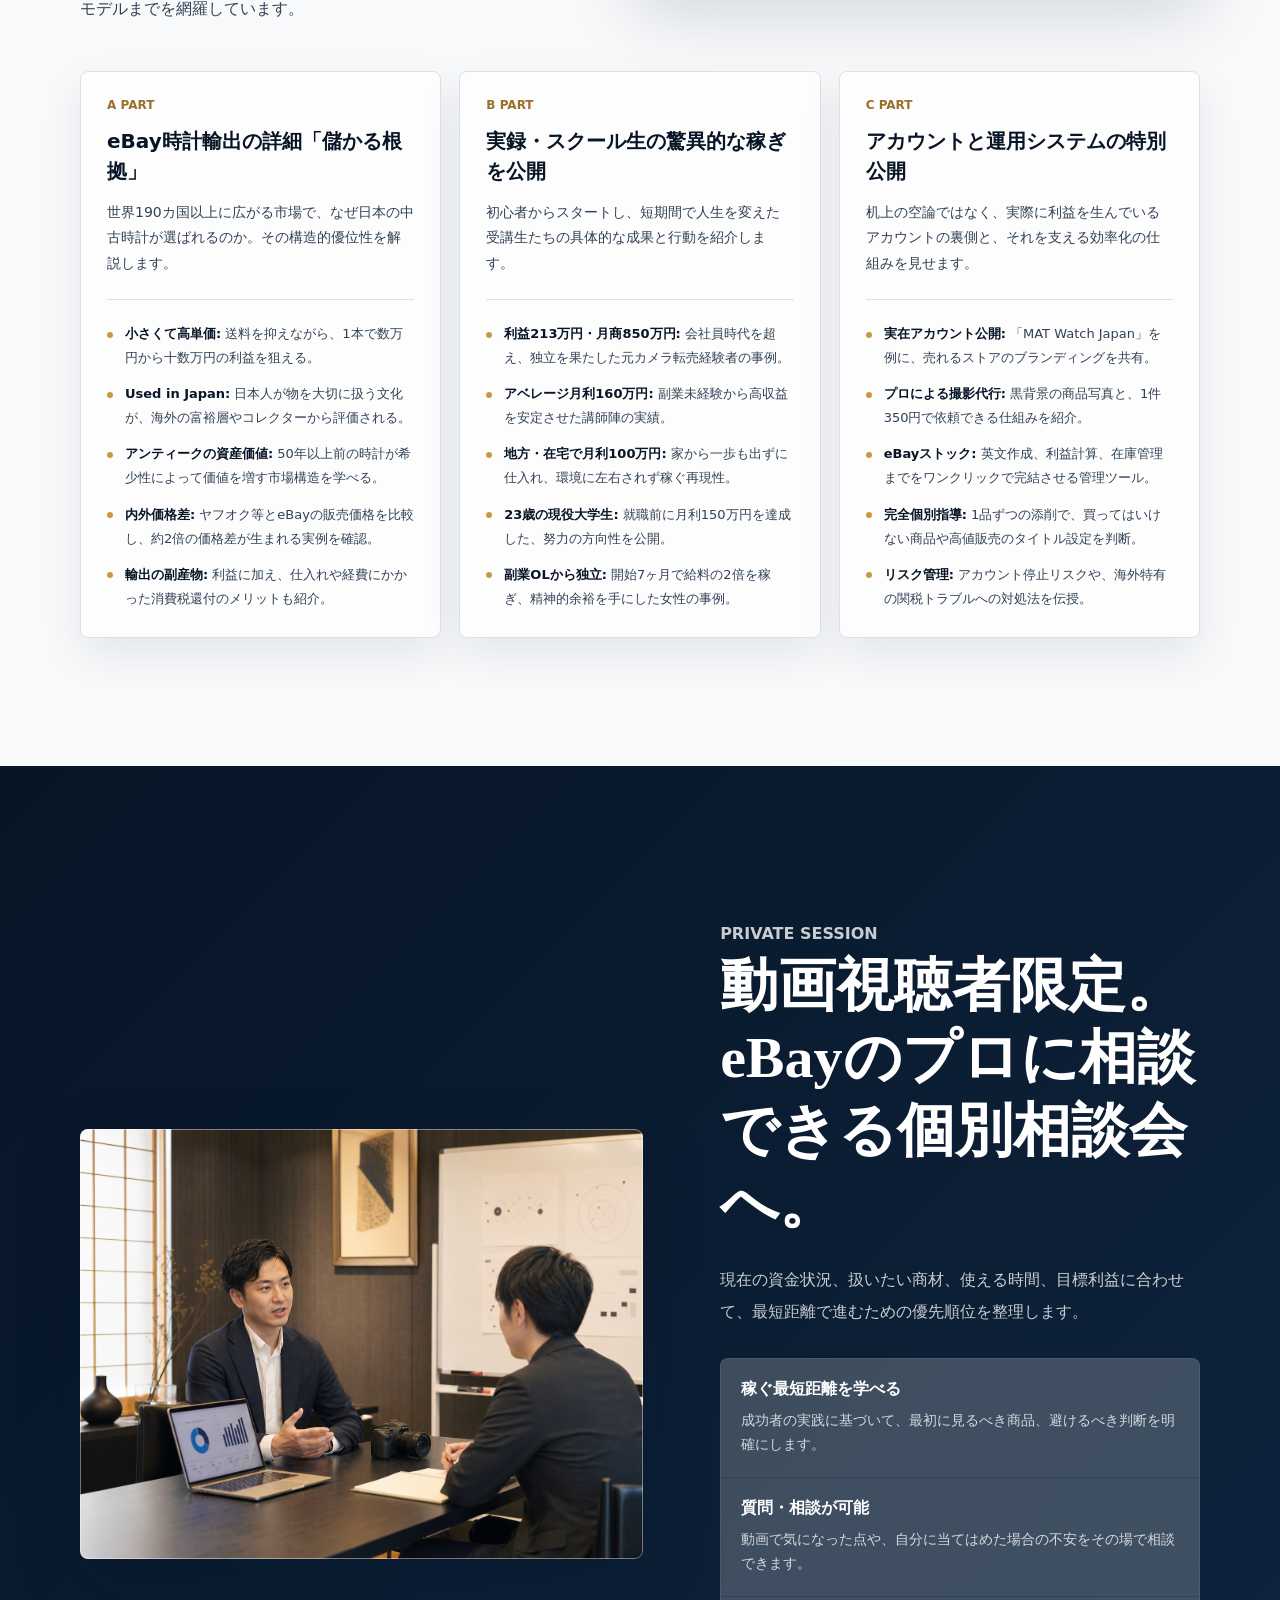
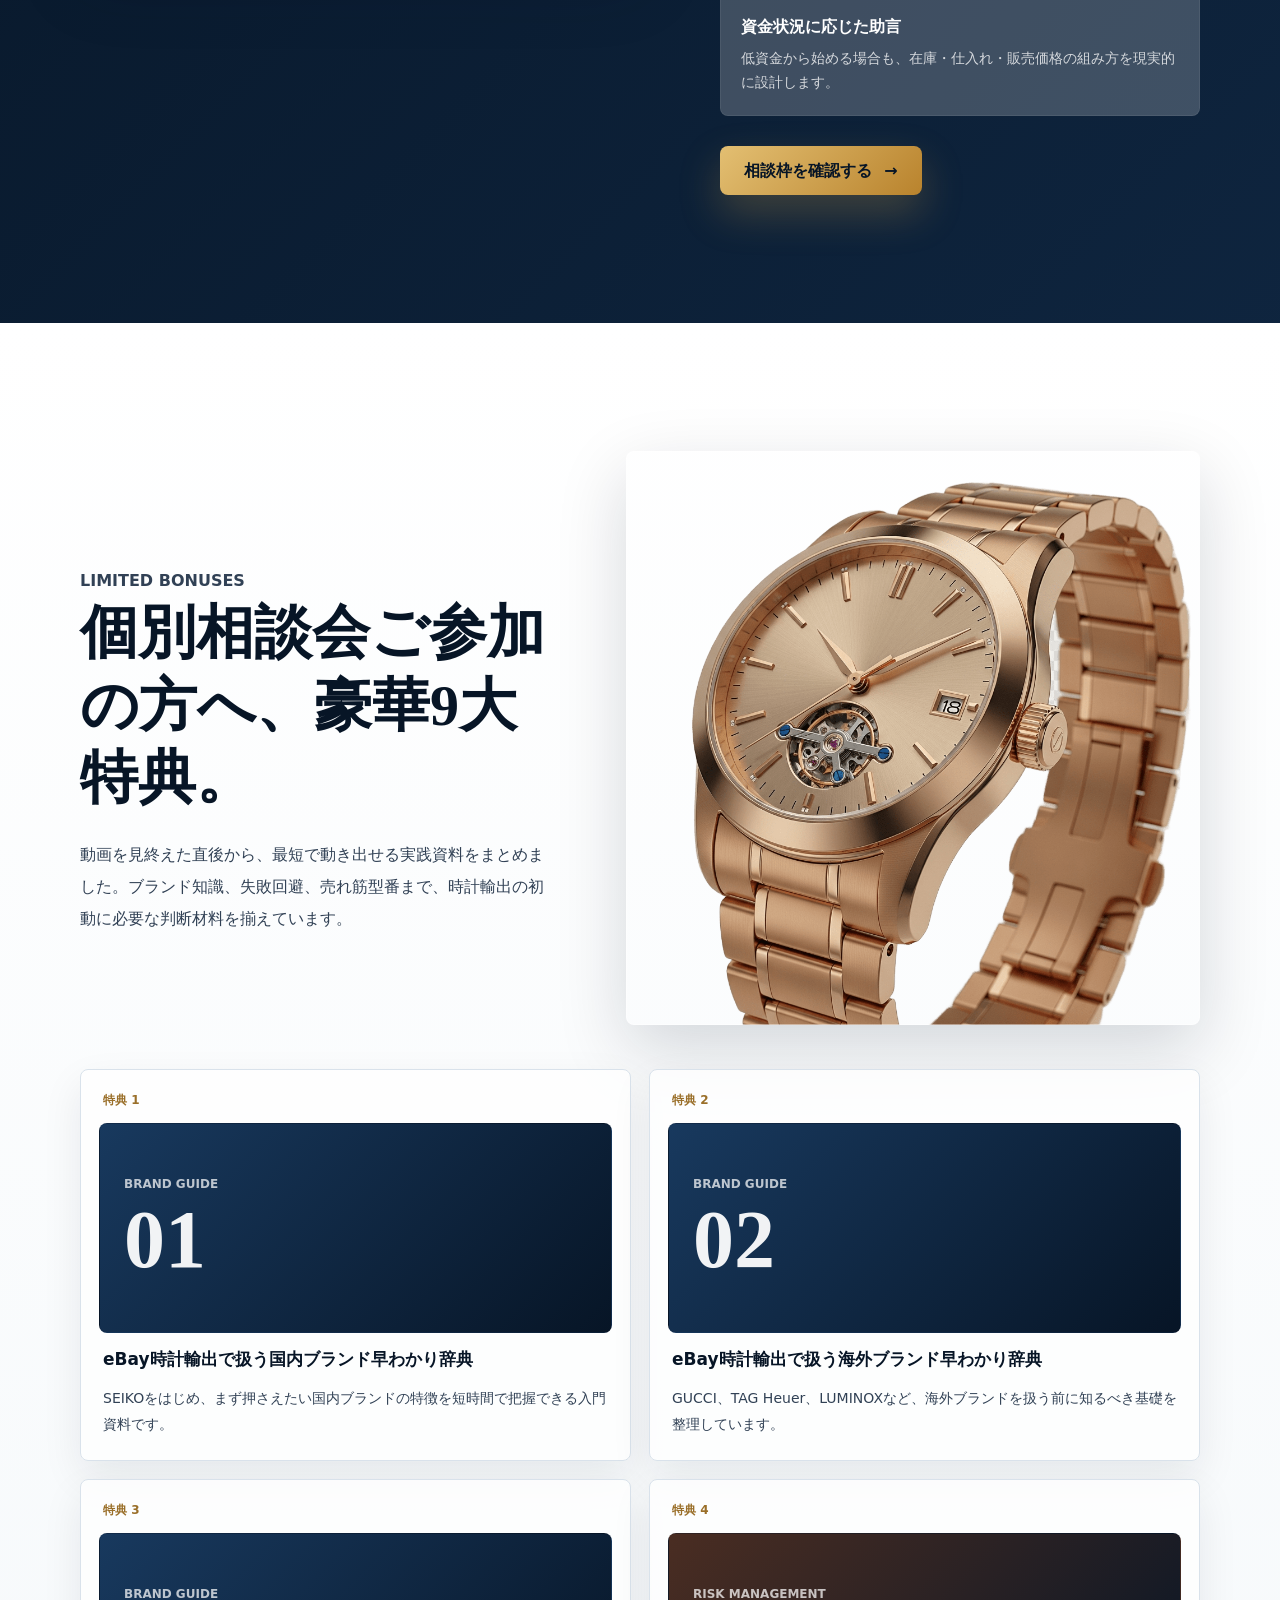
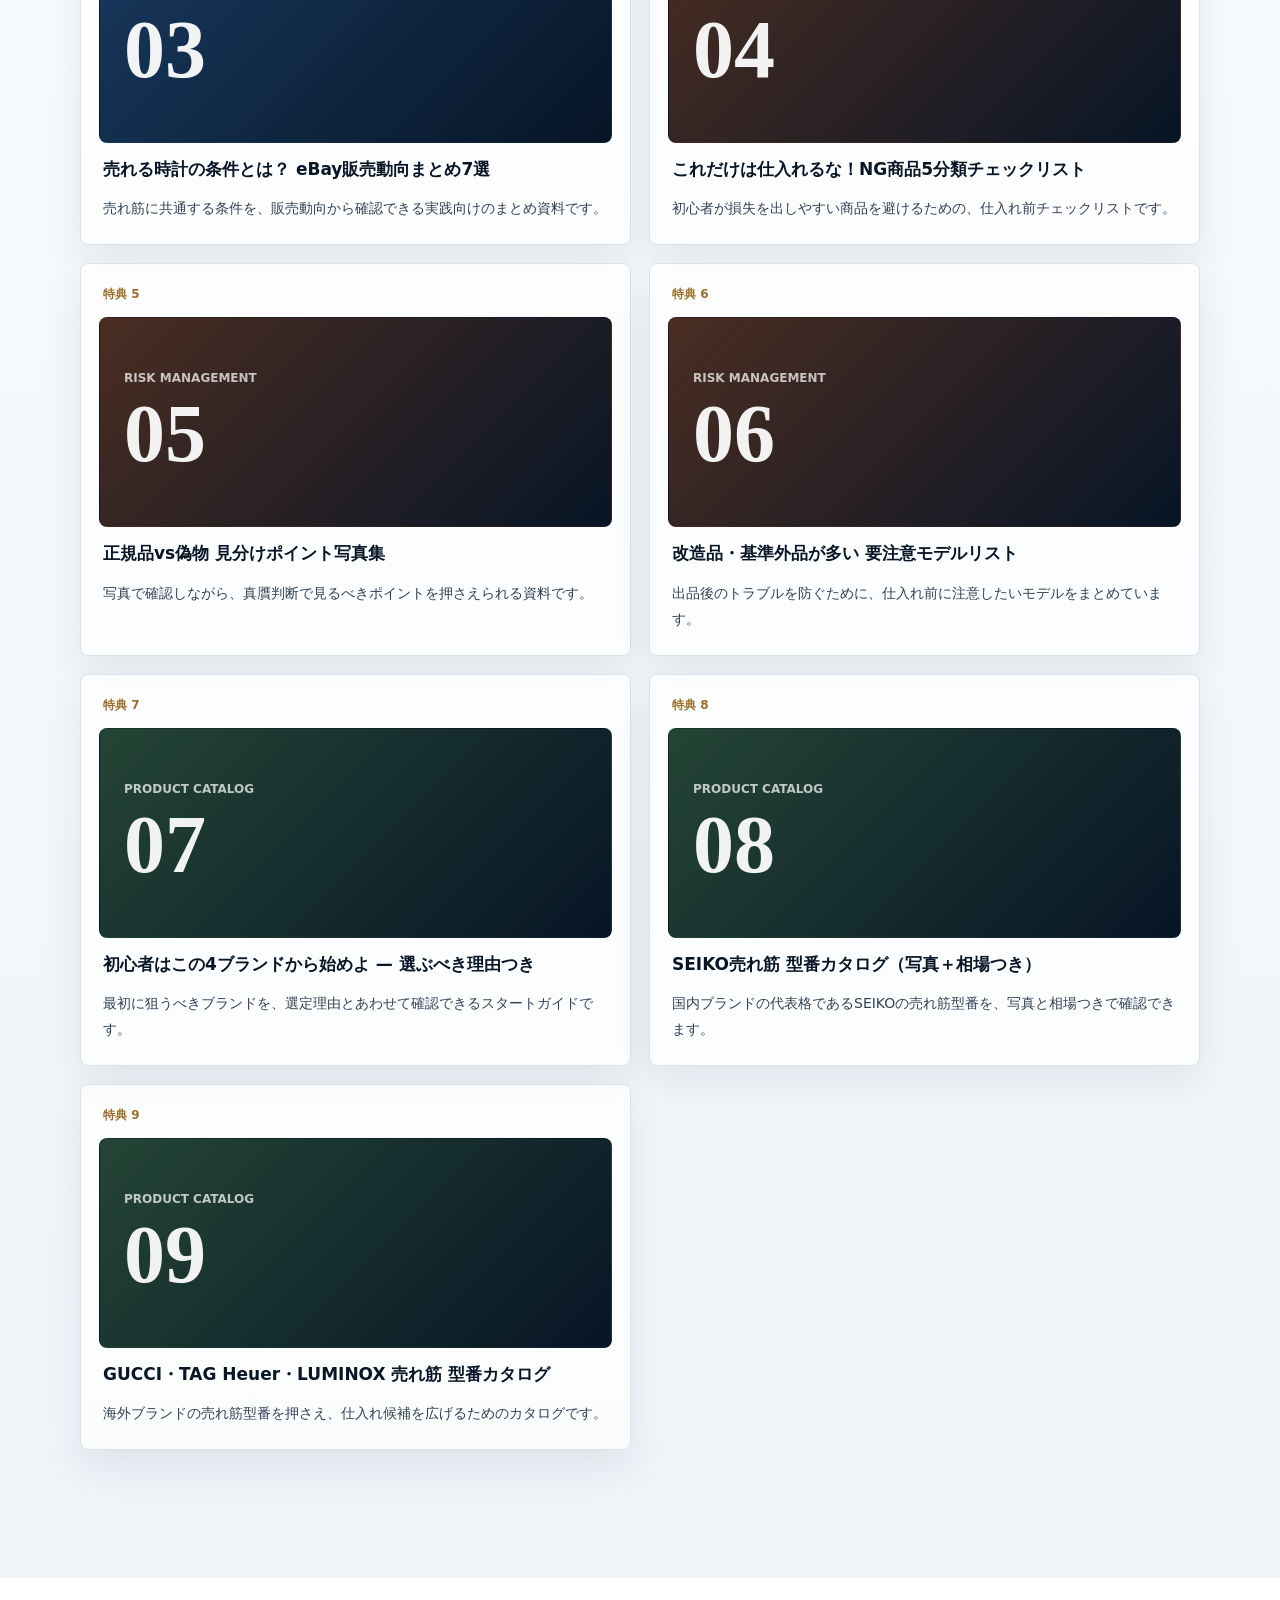
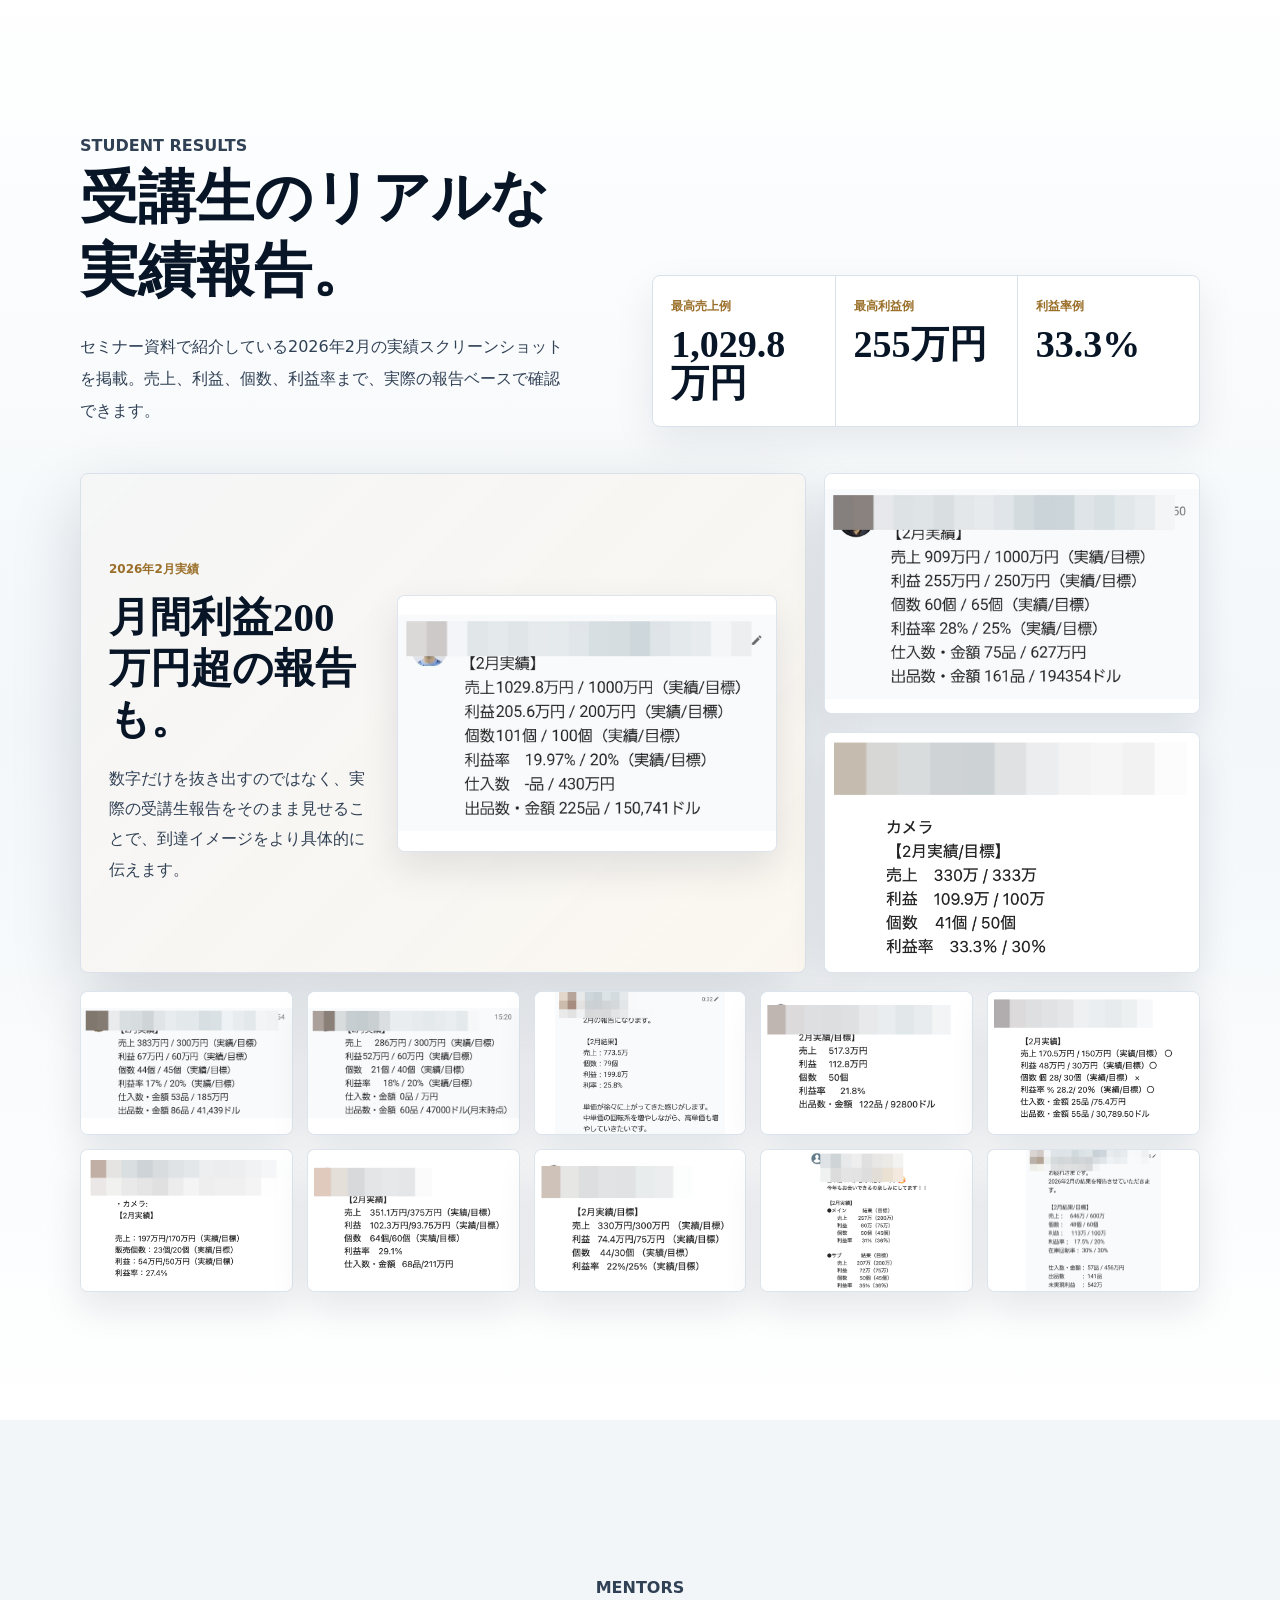
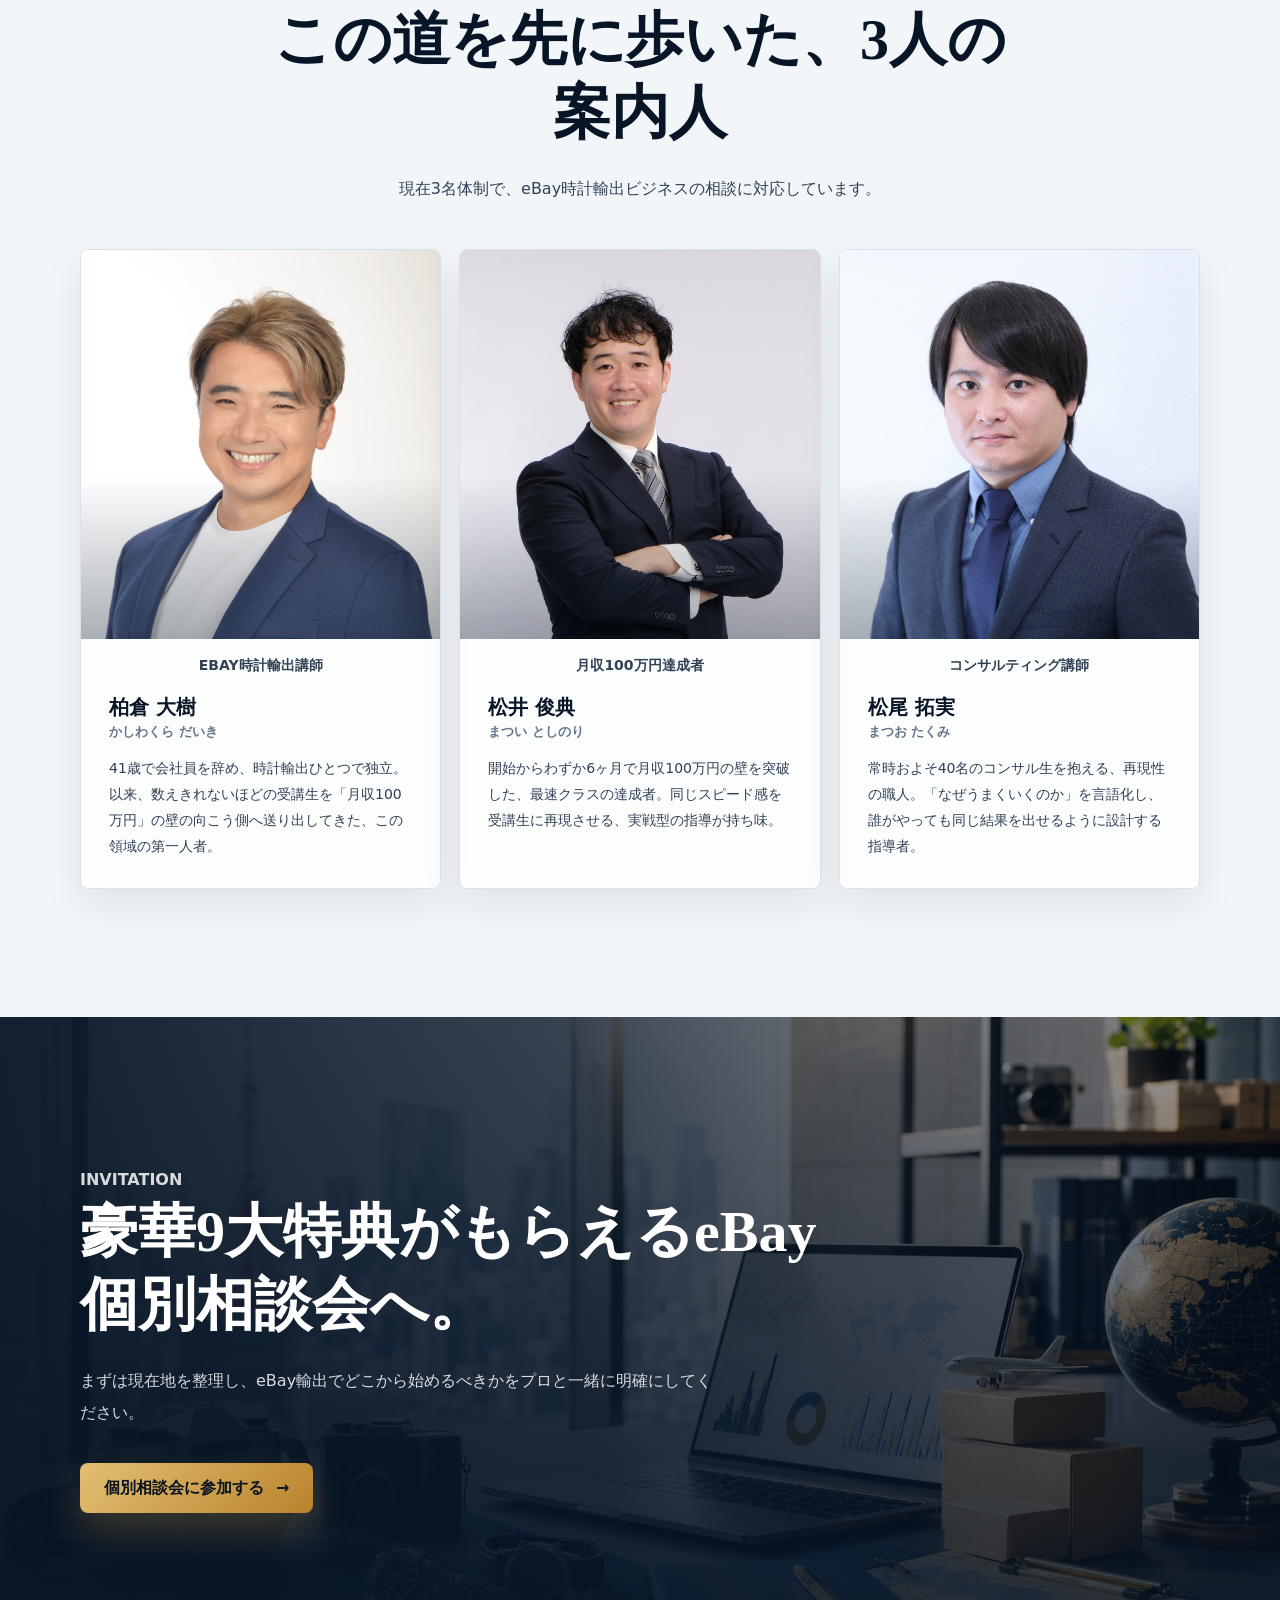
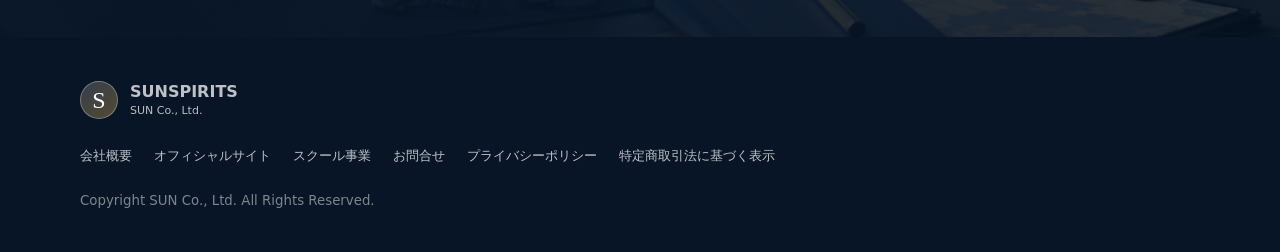
==== commit bf840a82: "Update watch video page design" ====
--- a/tokei/index.html
+++ b/tokei/index.html
@@ -1,1330 +1,456 @@
-<!DOCTYPE html>
+<!doctype html>
 <html lang="ja">
-<head>
-<meta charset="UTF-8">
-<meta name="viewport" content="width=device-width, initial-scale=1.0">
-<title>最新eBay時計輸出 完全攻略動画 | SUN SPIRITS</title>
-<link rel="preconnect" href="https://fonts.googleapis.com">
-<link rel="preconnect" href="https://fonts.gstatic.com" crossorigin>
-<link href="https://fonts.googleapis.com/css2?family=Noto+Sans+JP:wght@400;500;700;900&display=swap" rel="stylesheet">
-<style>
-/* ============================================
-   RESET & BASE
-   ============================================ */
-*, *::before, *::after { margin: 0; padding: 0; box-sizing: border-box; }
-html { font-size: 16px; scroll-behavior: smooth; }
-body {
-  font-family: "Noto Sans JP", "Hiragino Kaku Gothic ProN", sans-serif;
-  background: #ffffff;
-  color: #1a1a1a;
-  line-height: 1.8;
-  -webkit-font-smoothing: antialiased;
-  -moz-osx-font-smoothing: grayscale;
-  overflow-x: hidden;
-}
-a { color: inherit; text-decoration: none; }
-img { max-width: 100%; display: block; }
-
-/* ============================================
-   UTILITY
-   ============================================ */
-.container {
-  max-width: 900px;
-  margin: 0 auto;
-  padding: 0 28px;
-}
-
-/* Scroll Animation */
-.reveal {
-  opacity: 0;
-  transform: translateY(40px);
-  transition: opacity 0.8s cubic-bezier(0.25, 0.46, 0.45, 0.94),
-              transform 0.8s cubic-bezier(0.25, 0.46, 0.45, 0.94);
-}
-.reveal.is-visible {
-  opacity: 1;
-  transform: translateY(0);
-}
-.reveal-delay-1 { transition-delay: 0.1s; }
-.reveal-delay-2 { transition-delay: 0.2s; }
-.reveal-delay-3 { transition-delay: 0.3s; }
-.reveal-delay-4 { transition-delay: 0.4s; }
-
-/* ============================================
-   HERO — Full-photo background (reference: エンフォルト)
-   ============================================ */
-.hero {
-  position: relative;
-  height: 480px;
-  color: #fff;
-  overflow: hidden;
-}
-.hero-bg {
-  position: absolute;
-  inset: 0;
-  background: url('https://images.unsplash.com/photo-1507679799987-c73b4177a97e?w=1920&q=80') center 30%/cover no-repeat;
-  z-index: 0;
-}
-.hero-bg::after {
-  content: "";
-  position: absolute;
-  inset: 0;
-  background: linear-gradient(
-    90deg,
-    rgba(13,27,42,0.88) 0%,
-    rgba(13,27,42,0.72) 45%,
-    rgba(13,27,42,0.35) 75%,
-    rgba(13,27,42,0.2) 100%
-  );
-  z-index: 1;
-}
-.hero-inner {
-  position: relative;
-  z-index: 2;
-  max-width: 1000px;
-  margin: 0 auto;
-  padding: 0 40px;
-  height: 100%;
-  display: flex;
-  flex-direction: column;
-  justify-content: center;
-}
-.hero-headline {
-  font-size: 2.8rem;
-  font-weight: 900;
-  line-height: 1.45;
-  margin-bottom: 20px;
-  letter-spacing: 0.02em;
-  text-shadow: 0 2px 16px rgba(0,0,0,0.3);
-}
-.hero-lead {
-  font-size: 0.95rem;
-  font-weight: 500;
-  line-height: 1.9;
-  color: rgba(255,255,255,0.8);
-  margin-bottom: 32px;
-  max-width: 520px;
-}
-.hero-cta {
-  display: inline-flex;
-  align-items: center;
-  gap: 8px;
-  background: #c0392b;
-  color: #fff;
-  font-size: 0.95rem;
-  font-weight: 700;
-  padding: 14px 36px;
-  border-radius: 6px;
-  letter-spacing: 0.04em;
-  box-shadow: 0 4px 16px rgba(192,57,43,0.35);
-  transition: transform 0.3s, box-shadow 0.3s;
-  width: fit-content;
-}
-.hero-cta:hover {
-  transform: translateY(-2px);
-  box-shadow: 0 6px 24px rgba(192,57,43,0.45);
-}
-.hero-cta-icon {
-  width: 20px;
-  height: 20px;
-  background: rgba(255,255,255,0.25);
-  border-radius: 50%;
-  display: flex;
-  align-items: center;
-  justify-content: center;
-  font-size: 0.7rem;
-}
-
-@media (max-width: 640px) {
-  .hero { height: 400px; }
-  .hero-inner { padding: 0 24px; }
-  .hero-headline { font-size: 1.8rem; }
-  .hero-lead { font-size: 0.85rem; }
-  .hero-cta { font-size: 0.85rem; padding: 12px 28px; }
-  .hero-wave svg {
-    height: 50px;
-  }
-}
-
-/* ============================================
-   WARNING BANNER
-   ============================================ */
-.warning-banner {
-  background: #c0392b;
-  padding: 14px 0;
-  text-align: center;
-  font-weight: 700;
-  font-size: 0.95rem;
-  letter-spacing: 0.06em;
-  color: #fff;
-  position: relative;
-  z-index: 3;
-}
-
-/* ============================================
-   SECTIONS
-   ============================================ */
-.section {
-  padding: 80px 0;
-  position: relative;
-}
-
-/* Video section: white + subtle top/bottom gradient ornaments */
-.section--video {
-  background: #fff;
-  position: relative;
-}
-.section--video::before {
-  content: "";
-  position: absolute;
-  top: 0; left: 0; right: 0;
-  height: 120px;
-  background: linear-gradient(180deg, rgba(245,246,248,0.6) 0%, transparent 100%);
-  pointer-events: none;
-}
-.section--video::after {
-  content: "";
-  position: absolute;
-  bottom: 0; left: 0; right: 0;
-  height: 120px;
-  background: linear-gradient(0deg, rgba(245,246,248,0.6) 0%, transparent 100%);
-  pointer-events: none;
-}
-
-/* Invitation section: gold textured background */
-.section--invitation {
-  background:
-    radial-gradient(ellipse at 30% 20%, rgba(201,168,76,0.15) 0%, transparent 50%),
-    radial-gradient(ellipse at 70% 80%, rgba(201,168,76,0.1) 0%, transparent 50%),
-    linear-gradient(135deg, #f8f0d8 0%, #f2e6c4 30%, #efe0b8 60%, #f5ecd6 100%);
-  position: relative;
-}
-.section--invitation::before {
-  content: "";
-  position: absolute;
-  inset: 0;
-  background:
-    repeating-linear-gradient(
-      45deg,
-      transparent,
-      transparent 30px,
-      rgba(201,168,76,0.04) 30px,
-      rgba(201,168,76,0.04) 31px
-    );
-  pointer-events: none;
-}
-/* Red banner inside invitation */
-.invitation-banner {
-  background: #c0392b;
-  border-radius: 8px;
-  padding: 24px 32px;
-  text-align: center;
-  margin-bottom: 28px;
-  box-shadow: 0 4px 16px rgba(192,57,43,0.2);
-}
-.invitation-banner-text {
-  font-size: 1.4rem;
-  font-weight: 900;
-  color: #fff;
-  line-height: 1.6;
-}
-.invitation-banner-text .em {
-  font-size: 1.6rem;
-}
-/* Ornament line */
-.invitation-ornament {
-  text-align: center;
-  margin-bottom: 20px;
-  color: #b8943f;
-  font-size: 1.5rem;
-  letter-spacing: 0.3em;
-  opacity: 0.5;
-}
-/* Merits checklist */
-.merits {
-  max-width: 560px;
-  margin: 0 auto;
-  background: #fff;
-  border-radius: 12px;
-  padding: 32px 36px;
-  box-shadow: 0 2px 12px rgba(0,0,0,0.06);
-}
-.merits-header {
-  text-align: center;
-  margin-bottom: 8px;
-}
-.merits-header-main {
-  font-size: 1.1rem;
-  font-weight: 900;
-  color: #1a1a1a;
-  line-height: 1.6;
-}
-.merits-header-main .red {
-  color: #c0392b;
-}
-.merits-header-sub {
-  font-size: 0.8rem;
-  color: #888;
-  font-weight: 500;
-  margin-bottom: 20px;
-}
-.merit-item {
-  display: flex;
-  align-items: flex-start;
-  gap: 12px;
-  padding: 14px 0;
-  border-bottom: 1px solid #f0f0f0;
-}
-.merit-item:last-child {
-  border-bottom: none;
-}
-.merit-check {
-  flex-shrink: 0;
-  width: 24px;
-  height: 24px;
-  background: #c9a84c;
-  border-radius: 50%;
-  display: flex;
-  align-items: center;
-  justify-content: center;
-  margin-top: 2px;
-}
-.merit-check svg {
-  width: 14px;
-  height: 14px;
-  fill: #fff;
-}
-.merit-text {
-  font-size: 1rem;
-  font-weight: 700;
-  color: #1a1a1a;
-  line-height: 1.6;
-}
-
-/* Instructor section: white + faint watch mechanism bg */
-.section--instructor {
-  background: #fff;
-  position: relative;
-}
-.section--instructor::before {
-  content: "";
-  position: absolute;
-  inset: 0;
-  background: url('https://images.unsplash.com/photo-1509048191080-d2984bad6ae5?w=1920&q=80') center/cover no-repeat;
-  opacity: 0.03;
-  pointer-events: none;
-}
-
-/* Results section: dark navy + watch overlay */
-.section--results {
-  background: linear-gradient(180deg, #0d1b2a 0%, #132238 50%, #0d1b2a 100%);
-  color: #fff;
-  position: relative;
-  overflow: hidden;
-}
-.section--results::before {
-  content: "";
-  position: absolute;
-  inset: 0;
-  background: url('https://images.unsplash.com/photo-1587836374828-4dbafa94cf0e?w=1920&q=80') center/cover no-repeat;
-  opacity: 0.06;
-  pointer-events: none;
-}
-.section--results::after {
-  content: "";
-  position: absolute;
-  inset: 0;
-  background:
-    radial-gradient(ellipse at 30% 40%, rgba(201,168,76,0.06) 0%, transparent 50%),
-    radial-gradient(ellipse at 70% 60%, rgba(201,168,76,0.04) 0%, transparent 50%);
-  pointer-events: none;
-}
-
-/* Navy section for tokuten */
-.section--navy {
-  background: linear-gradient(180deg, #0d1b2a 0%, #0f1e33 30%, #0a1628 70%, #0d1b2a 100%);
-  color: #fff;
-  position: relative;
-}
-.section--navy::before {
-  content: "";
-  position: absolute;
-  inset: 0;
-  background:
-    radial-gradient(ellipse at 20% 20%, rgba(201,168,76,0.04) 0%, transparent 50%),
-    radial-gradient(ellipse at 80% 80%, rgba(201,168,76,0.03) 0%, transparent 50%);
-  pointer-events: none;
-}
-
-/* Section typography */
-.section-eyebrow {
-  display: block;
-  text-align: center;
-  font-size: 0.7rem;
-  font-weight: 700;
-  letter-spacing: 0.25em;
-  color: #c9a84c;
-  margin-bottom: 12px;
-  text-transform: uppercase;
-}
-.section-title {
-  text-align: center;
-  font-size: 1.6rem;
-  font-weight: 900;
-  margin-bottom: 16px;
-  line-height: 1.6;
-  letter-spacing: 0.02em;
-}
-.section-divider {
-  width: 48px;
-  height: 2px;
-  background: linear-gradient(90deg, #0d1b2a, rgba(13,27,42,0.2));
-  margin: 0 auto 44px;
-  border-radius: 1px;
-}
-.section-divider--gold {
-  background: linear-gradient(90deg, #c9a84c, rgba(201,168,76,0.2));
-}
-.section-divider--white {
-  background: linear-gradient(90deg, rgba(255,255,255,0.6), rgba(255,255,255,0.1));
-}
-
-/* ============================================
-   SECTION TRANSITIONS (wave / diagonal)
-   ============================================ */
-.wave-transition {
-  position: relative;
-  z-index: 2;
-  margin-top: -1px;
-  line-height: 0;
-}
-.wave-transition svg {
-  width: 100%;
-  display: block;
-}
-.wave-transition--flip {
-  transform: scaleY(-1);
-  margin-top: 0;
-  margin-bottom: -1px;
-}
-
-/* ============================================
-   VIDEO
-   ============================================ */
-.video-wrapper {
-  max-width: 760px;
-  margin: 0 auto;
-  position: relative;
-  z-index: 1;
-}
-.video-embed {
-  position: relative;
-  padding-bottom: 56.25%;
-  height: 0;
-  border-radius: 12px;
-  overflow: hidden;
-  box-shadow:
-    0 2px 4px rgba(0,0,0,0.04),
-    0 4px 8px rgba(0,0,0,0.04),
-    0 8px 24px rgba(0,0,0,0.06),
-    0 16px 48px rgba(0,0,0,0.08);
-}
-.video-embed iframe {
-  position: absolute;
-  top: 0; left: 0;
-  width: 100%;
-  height: 100%;
-  border: none;
-}
-
-/* ============================================
-   CTA
-   ============================================ */
-.cta-section {
-  padding: 48px 0;
-  text-align: center;
-  position: relative;
-}
-.cta-section--navy {
-  background: linear-gradient(180deg, #0d1b2a, #0a1628);
-}
-.cta-section--gray {
-  background: #f5f6f8;
-}
-.cta-free {
-  font-size: 0.85rem;
-  color: #c9a84c;
-  margin-bottom: 16px;
-  font-weight: 700;
-  letter-spacing: 0.12em;
-}
-
-/* CTA decorative lines */
-.cta-deco {
-  display: flex;
-  align-items: center;
-  justify-content: center;
-  gap: 16px;
-  margin-bottom: 12px;
-}
-.cta-deco-line {
-  width: 40px;
-  height: 1px;
-  background: linear-gradient(90deg, transparent, #c9a84c, transparent);
-}
-.cta-deco-diamond {
-  width: 6px;
-  height: 6px;
-  background: #c9a84c;
-  transform: rotate(45deg);
-  flex-shrink: 0;
-}
-
-/* CTA badge */
-.cta-badge {
-  display: inline-block;
-  font-size: 0.65rem;
-  font-weight: 700;
-  letter-spacing: 0.15em;
-  color: #c9a84c;
-  border: 1px solid rgba(201,168,76,0.4);
-  padding: 3px 14px;
-  border-radius: 20px;
-  margin-bottom: 20px;
-}
-
-.cta-btn {
-  display: inline-block;
-  background: linear-gradient(135deg, #c0392b 0%, #a93226 100%);
-  color: #fff;
-  font-size: 1.1rem;
-  font-weight: 900;
-  padding: 20px 56px;
-  border-radius: 8px;
-  letter-spacing: 0.06em;
-  box-shadow:
-    0 4px 12px rgba(192,57,43,0.3),
-    0 8px 24px rgba(192,57,43,0.15);
-  transition: transform 0.3s cubic-bezier(0.25,0.46,0.45,0.94),
-              box-shadow 0.3s cubic-bezier(0.25,0.46,0.45,0.94);
-  position: relative;
-  overflow: hidden;
-}
-.cta-btn::before {
-  content: "";
-  position: absolute;
-  top: 0;
-  left: -100%;
-  width: 100%;
-  height: 100%;
-  background: linear-gradient(90deg, transparent, rgba(255,255,255,0.1), transparent);
-  transition: left 0.5s;
-}
-.cta-btn:hover {
-  transform: translateY(-3px);
-  box-shadow:
-    0 6px 16px rgba(192,57,43,0.35),
-    0 12px 32px rgba(192,57,43,0.2);
-}
-.cta-btn:hover::before {
-  left: 100%;
-}
-
-/* CTA bottom ornament */
-.cta-bottom-line {
-  width: 60px;
-  height: 1px;
-  background: linear-gradient(90deg, transparent, rgba(201,168,76,0.3), transparent);
-  margin: 20px auto 0;
-}
-
-/* ============================================
-   INVITATION BOX
-   ============================================ */
-.invitation-card {
-  background: #fff;
-  border-radius: 16px;
-  padding: 48px 40px;
-  text-align: center;
-  max-width: 640px;
-  margin: 0 auto;
-  border-left: 4px solid #0d1b2a;
-  box-shadow:
-    0 1px 2px rgba(0,0,0,0.03),
-    0 4px 12px rgba(0,0,0,0.04),
-    0 12px 32px rgba(0,0,0,0.06);
-  transition: transform 0.4s cubic-bezier(0.25,0.46,0.45,0.94),
-              box-shadow 0.4s cubic-bezier(0.25,0.46,0.45,0.94);
-}
-.invitation-card:hover {
-  transform: translateY(-4px);
-  box-shadow:
-    0 2px 4px rgba(0,0,0,0.03),
-    0 8px 20px rgba(0,0,0,0.05),
-    0 20px 48px rgba(0,0,0,0.08);
-}
-.invitation-card-title {
-  font-size: 1.2rem;
-  font-weight: 900;
-  color: #0d1b2a;
-  margin-bottom: 16px;
-  line-height: 1.7;
-}
-.invitation-card-desc {
-  font-size: 0.9rem;
-  color: #666;
-  line-height: 1.9;
-}
-
-/* ============================================
-   INSTRUCTOR
-   ============================================ */
-.instructor-grid {
-  display: grid;
-  grid-template-columns: repeat(3, 1fr);
-  gap: 28px;
-  position: relative;
-  z-index: 1;
-}
-.instructor-card {
-  background: #fff;
-  border: 1px solid rgba(0,0,0,0.06);
-  border-radius: 16px;
-  padding: 40px 20px 32px;
-  text-align: center;
-  box-shadow:
-    0 1px 2px rgba(0,0,0,0.03),
-    0 4px 12px rgba(0,0,0,0.04),
-    0 8px 24px rgba(0,0,0,0.04);
-  transition: transform 0.4s cubic-bezier(0.25,0.46,0.45,0.94),
-              box-shadow 0.4s cubic-bezier(0.25,0.46,0.45,0.94);
-}
-.instructor-card:hover {
-  transform: translateY(-8px);
-  box-shadow:
-    0 2px 4px rgba(0,0,0,0.03),
-    0 8px 20px rgba(0,0,0,0.06),
-    0 28px 56px rgba(0,0,0,0.1);
-}
-.instructor-photo {
-  width: 110px;
-  height: 110px;
-  border-radius: 50%;
-  background: linear-gradient(135deg, #0d1b2a, #1b2d4a);
-  margin: 0 auto 20px;
-  display: flex;
-  align-items: center;
-  justify-content: center;
-  font-size: 1.5rem;
-  font-weight: 900;
-  color: #fff;
-  position: relative;
-  box-shadow: 0 4px 16px rgba(13,27,42,0.2);
-}
-.instructor-photo::before {
-  content: "";
-  position: absolute;
-  inset: -4px;
-  border-radius: 50%;
-  background: linear-gradient(135deg, #c9a84c, #0d1b2a, #c9a84c);
-  z-index: -1;
-}
-.instructor-photo::after {
-  content: "";
-  position: absolute;
-  inset: -8px;
-  border-radius: 50%;
-  border: 1px solid rgba(201,168,76,0.15);
-}
-/* Photo image inside circle */
-.instructor-photo-inner {
-  width: 100%;
-  height: 100%;
-  border-radius: 50%;
-  overflow: hidden;
-  position: relative;
-}
-.instructor-photo-inner img {
-  width: 100%;
-  height: 100%;
-  object-fit: cover;
-  object-position: center top;
-  font-size: 1.5rem;
-  font-weight: 900;
-  color: #c9a84c;
-  text-shadow: 0 1px 4px rgba(0,0,0,0.3);
-}
-
-.instructor-name {
-  font-size: 1.05rem;
-  font-weight: 900;
-  color: #1a1a1a;
-  margin-bottom: 6px;
-  letter-spacing: 0.04em;
-}
-.instructor-role {
-  font-size: 0.75rem;
-  color: #c9a84c;
-  margin-bottom: 14px;
-  font-weight: 700;
-  letter-spacing: 0.08em;
-}
-.instructor-desc {
-  font-size: 0.85rem;
-  color: #666;
-  line-height: 1.8;
-}
-
-/* ============================================
-   RESULTS — Dramatic
-   ============================================ */
-.results-content {
-  text-align: center;
-  position: relative;
-  z-index: 1;
-}
-.results-badge {
-  display: inline-block;
-  background: rgba(201,168,76,0.15);
-  border: 1px solid rgba(201,168,76,0.3);
-  color: #c9a84c;
-  font-size: 0.7rem;
-  font-weight: 700;
-  padding: 5px 18px;
-  border-radius: 4px;
-  margin-bottom: 24px;
-  letter-spacing: 0.1em;
-}
-.results-label {
-  font-size: 1.1rem;
-  font-weight: 700;
-  color: rgba(255,255,255,0.8);
-  margin-bottom: 12px;
-  letter-spacing: 0.04em;
-}
-
-/* Decorative top line */
-.results-deco-line {
-  width: 60px;
-  height: 1px;
-  background: linear-gradient(90deg, transparent, #c9a84c, transparent);
-  margin: 0 auto 20px;
-}
-
-.results-number-wrap {
-  margin-bottom: 8px;
-  position: relative;
-}
-/* Giant background number */
-.results-number-wrap::before {
-  content: "160";
-  position: absolute;
-  top: 50%;
-  left: 50%;
-  transform: translate(-50%, -50%);
-  font-size: 16rem;
-  font-weight: 900;
-  color: rgba(255,255,255,0.02);
-  pointer-events: none;
-  letter-spacing: -0.05em;
-  line-height: 1;
-  white-space: nowrap;
-}
-.results-number {
-  font-size: 6rem;
-  font-weight: 900;
-  line-height: 1.1;
-  display: inline-block;
-  position: relative;
-}
-.results-number .num {
-  background: linear-gradient(135deg, #c9a84c 0%, #e8d48b 40%, #c9a84c 70%, #a67c2e 100%);
-  -webkit-background-clip: text;
-  -webkit-text-fill-color: transparent;
-  background-clip: text;
-  position: relative;
-}
-.results-number .unit {
-  font-size: 2.2rem;
-  vertical-align: baseline;
-  margin-left: 4px;
-  -webkit-text-fill-color: #fff;
-}
-
-/* Bottom deco line */
-.results-deco-line-bottom {
-  width: 80px;
-  height: 1px;
-  background: linear-gradient(90deg, transparent, rgba(201,168,76,0.5), transparent);
-  margin: 16px auto 20px;
-}
-
-.results-sub {
-  font-size: 0.85rem;
-  color: rgba(255,255,255,0.5);
-  letter-spacing: 0.02em;
-}
-.results-sub small {
-  font-size: 0.7rem;
-  color: rgba(255,255,255,0.3);
-}
-
-/* ============================================
-   9 TOKUTEN
-   ============================================ */
-.tokuten-header {
-  text-align: center;
-  margin-bottom: 48px;
-  position: relative;
-  z-index: 1;
-}
-.tokuten-header-title {
-  font-size: 1.6rem;
-  font-weight: 900;
-  color: #fff;
-  margin-bottom: 10px;
-  letter-spacing: 0.02em;
-  line-height: 1.6;
-}
-.tokuten-header-sub {
-  font-size: 0.85rem;
-  color: rgba(255,255,255,0.5);
-  letter-spacing: 0.04em;
-}
-.tokuten-content {
-  position: relative;
-  z-index: 1;
-}
-.tokuten-group {
-  margin-bottom: 36px;
-}
-.tokuten-group-label {
-  font-size: 0.7rem;
-  font-weight: 700;
-  color: #c9a84c;
-  letter-spacing: 0.2em;
-  margin-bottom: 14px;
-  padding-left: 4px;
-  text-transform: uppercase;
-  position: relative;
-  display: inline-block;
-}
-.tokuten-group-label::after {
-  content: "";
-  position: absolute;
-  bottom: -4px;
-  left: 0;
-  width: 100%;
-  height: 1px;
-  background: linear-gradient(90deg, #c9a84c, transparent);
-}
-
-/* Tokuten icons (CSS-only) */
-.tokuten-icon {
-  flex-shrink: 0;
-  width: 34px;
-  height: 34px;
-  display: flex;
-  align-items: center;
-  justify-content: center;
-}
-.tokuten-icon svg {
-  width: 20px;
-  height: 20px;
-}
-
-.tokuten-item {
-  background: rgba(255,255,255,0.04);
-  border: 1px solid rgba(255,255,255,0.08);
-  border-radius: 10px;
-  padding: 20px 24px;
-  display: flex;
-  align-items: flex-start;
-  gap: 16px;
-  margin-bottom: 10px;
-  transition: background 0.3s, border-color 0.3s, box-shadow 0.3s;
-  backdrop-filter: blur(4px);
-  -webkit-backdrop-filter: blur(4px);
-}
-.tokuten-item:hover {
-  background: rgba(255,255,255,0.08);
-  border-color: rgba(201,168,76,0.2);
-  box-shadow: 0 4px 20px rgba(0,0,0,0.15);
-}
-.tokuten-num {
-  flex-shrink: 0;
-  width: 34px;
-  height: 34px;
-  background: linear-gradient(135deg, #c9a84c, #b8943f);
-  border-radius: 50%;
-  display: flex;
-  align-items: center;
-  justify-content: center;
-  font-weight: 900;
-  font-size: 0.8rem;
-  color: #0d1b2a;
-  box-shadow: 0 2px 8px rgba(201,168,76,0.3);
-}
-.tokuten-text {
-  font-size: 0.9rem;
-  font-weight: 700;
-  color: rgba(255,255,255,0.9);
-  line-height: 1.7;
-  padding-top: 5px;
-}
-
-/* ============================================
-   FOOTER
-   ============================================ */
-.footer {
-  background: #070e1a;
-  padding: 48px 0 32px;
-  text-align: center;
-}
-.footer-links {
-  display: flex;
-  justify-content: center;
-  flex-wrap: wrap;
-  gap: 8px 28px;
-  margin-bottom: 24px;
-}
-.footer-links a {
-  font-size: 0.8rem;
-  color: rgba(255,255,255,0.45);
-  transition: color 0.3s;
-  letter-spacing: 0.02em;
-}
-.footer-links a:hover {
-  color: rgba(255,255,255,0.85);
-}
-.footer-legal {
-  display: flex;
-  justify-content: center;
-  gap: 24px;
-  margin-bottom: 24px;
-}
-.footer-legal a {
-  font-size: 0.72rem;
-  color: rgba(255,255,255,0.3);
-  transition: color 0.3s;
-}
-.footer-legal a:hover {
-  color: rgba(255,255,255,0.7);
-}
-.footer-divider {
-  width: 40px;
-  height: 1px;
-  background: rgba(255,255,255,0.1);
-  margin: 0 auto 24px;
-}
-.footer-copy {
-  font-size: 0.68rem;
-  color: rgba(255,255,255,0.2);
-  letter-spacing: 0.08em;
-}
-
-/* ============================================
-   RESPONSIVE
-   ============================================ */
-@media (max-width: 640px) {
-  .container { padding: 0 20px; }
-  .section { padding: 60px 0; }
-  .section-title { font-size: 1.3rem; }
-  .instructor-grid {
-    grid-template-columns: 1fr;
-    gap: 16px;
-    max-width: 360px;
-    margin: 0 auto;
-  }
-  .instructor-card { padding: 32px 20px 28px; }
-  .instructor-photo { width: 90px; height: 90px; }
-  .instructor-initial { font-size: 1.2rem; }
-  .results-number { font-size: 4rem; }
-  .results-number .unit { font-size: 1.5rem; }
-  .results-number-wrap::before { font-size: 10rem; }
-  .cta-btn {
-    font-size: 1rem;
-    padding: 18px 36px;
-    width: 100%;
-    max-width: 360px;
-  }
-  .invitation-card { padding: 36px 24px; }
-  .tokuten-header-title { font-size: 1.3rem; }
-  .tokuten-item { padding: 16px 18px; }
-  .tokuten-text { font-size: 0.85rem; }
-  .footer-links { gap: 6px 20px; }
-  .footer-legal { flex-direction: column; gap: 8px; }
-  .wave-transition svg { height: 40px; }
-  .hero-wave svg { height: 50px; }
-}
-</style>
-</head>
-<body>
-
-<!-- ===== HERO ===== -->
-<section class="hero">
-  <div class="hero-bg"></div>
-  <div class="hero-inner">
-    <h1 class="hero-headline">成長を止めるな、<br>稼ぎ続けろ。</h1>
-    <p class="hero-lead">eBay×時計輸出で月収100万円プレイヤーが続出。<br>その全てを、完全攻略動画で公開します。</p>
-    <a href="#video" class="hero-cta"><span class="hero-cta-icon">&#9654;</span> 完全攻略動画を見る</a>
-  </div>
-</section>
-
-<!-- ===== WARNING BANNER ===== -->
-<div class="warning-banner">
-  このページは5日後に削除します
-</div>
-
-<!-- ===== VIDEO ===== -->
-<section id="video" class="section section--video">
-  <div class="container">
-    <div class="video-wrapper reveal">
-      <div class="video-embed">
-        <iframe src="https://player.vimeo.com/video/1133776714" allow="autoplay; fullscreen; picture-in-picture" allowfullscreen></iframe>
+  <head>
+    <meta charset="utf-8" />
+    <meta name="viewport" content="width=device-width, initial-scale=1" />
+    <title>最新eBay時計輸出完全攻略講義 | SUNSPIRITS</title>
+    <meta
+      name="description"
+      content="SUNSPIRITSによるeBay輸出完全攻略講義。動画視聴者限定で、eBayのプロに相談できる個別相談会と9大特典をご案内します。"
+    />
+    <meta name="theme-color" content="#071526" />
+    <link rel="preload" as="image" href="../assets/hero-global-export.png" />
+    <link rel="stylesheet" href="../styles.css" />
+  </head>
+  <body>
+    <a class="skip-link" href="#main">本文へ移動</a>
+
+    <header class="site-header" data-header>
+      <a class="brand" href="#" aria-label="SUNSPIRITS トップへ">
+        <span class="brand-mark">S</span>
+        <span>
+          <span class="brand-name">SUNSPIRITS</span>
+          <span class="brand-sub">eBay Export Business School</span>
+        </span>
+      </a>
+      <nav class="header-nav" aria-label="主要ナビゲーション">
+        <a href="#lecture">講義内容</a>
+        <a href="#consultation">個別相談</a>
+        <a href="#bonuses">9大特典</a>
+        <a href="#mentors">講師</a>
+      </nav>
+      <a class="header-cta" href="https://liff.line.me/1656771573-3yz5OnDE/landing?follow=%40918qfpmk&amp;liff_id=1656771573-3yz5OnDE&amp;lp=riUDQX">
+        個別相談へ
+        <span aria-hidden="true">→</span>
+      </a>
+    </header>
+
+    <main id="main">
+      <section class="hero" aria-labelledby="hero-title">
+        <picture class="hero-bg" aria-hidden="true">
+          <img src="../assets/hero-global-export.png" alt="" />
+        </picture>
+        <div class="hero-overlay"></div>
+        <div class="hero-inner">
+          <p class="eyebrow">2026 Special Lecture / Cross-Border Ecommerce</p>
+          <h1 id="hero-title">
+            <span>越境ECで、</span>
+            <span>世界を顧客に。</span>
+          </h1>
+          <p class="hero-lead">
+            eBay輸出に特化したSUNSPIRITSが、儲かる根拠、実際の生徒実績、仕入れから販売までの現場を一本の講義にまとめました。
+          </p>
+          <div class="hero-actions" aria-label="申し込み導線">
+            <a class="primary-button" href="https://liff.line.me/1656771573-3yz5OnDE/landing?follow=%40918qfpmk&amp;liff_id=1656771573-3yz5OnDE&amp;lp=riUDQX">
+              eBay個別相談会に参加する
+              <span aria-hidden="true">→</span>
+            </a>
+            <a class="secondary-button" href="#lecture">講義内容を見る</a>
+          </div>
+          <dl class="hero-proof" aria-label="SUNSPIRITS実績">
+            <div>
+              <dt>指導実績</dt>
+              <dd>2,500名以上</dd>
+            </div>
+            <div>
+              <dt>月収100万円</dt>
+              <dd>200名以上</dd>
+            </div>
+            <div>
+              <dt>専門領域</dt>
+              <dd>eBay輸出</dd>
+            </div>
+          </dl>
+        </div>
+      </section>
+
+      <section class="intro-band">
+        <div class="section-inner intro-grid">
+          <div>
+            <p class="section-kicker">Before Watching</p>
+            <h2>最新eBay輸出完全攻略講義をご覧いただく前に</h2>
+          </div>
+          <div class="intro-copy">
+            <p>
+              この講義は、eBay輸出ビジネスの全体像を短時間で理解し、個別相談会で具体的な戦略まで相談できるように設計した限定公開コンテンツです。
+            </p>
+            <div class="countdown" aria-label="公開期間">
+              <span>公開期間</span>
+              <strong data-countdown>5日間限定</strong>
+            </div>
+          </div>
+        </div>
+      </section>
+
+      <section class="section lecture-section" id="lecture" aria-labelledby="lecture-title">
+        <div class="section-inner split-layout">
+          <div class="section-copy reveal">
+            <p class="section-kicker">Complete Lecture</p>
+            <h2 id="lecture-title">動画でわかる、eBay時計輸出の勝ち筋。</h2>
+            <p>
+              単なる転売の枠を超え、なぜ「日本の中古時計」が世界で圧倒的に稼げるのか。その本質から具体的な運用ツール、成功者の行動モデルまでを網羅しています。
+            </p>
+          </div>
+          <div class="video-panel reveal" aria-label="最新eBay時計輸出完全攻略動画">
+            <iframe
+              src="https://player.vimeo.com/video/1008717625?badge=0&amp;autopause=0&amp;player_id=0"
+              title="最新eBay時計輸出完全攻略講義"
+              allow="autoplay; fullscreen; picture-in-picture; clipboard-write; encrypted-media; web-share"
+              referrerpolicy="strict-origin-when-cross-origin"
+              loading="lazy"
+              allowfullscreen
+            ></iframe>
+          </div>
+        </div>
+
+        <div class="section-inner parts-grid lecture-parts-grid" aria-label="動画内容">
+          <article class="part-card lecture-part-card reveal">
+            <span>A Part</span>
+            <h3>eBay時計輸出の詳細「儲かる根拠」</h3>
+            <p>世界190カ国以上に広がる市場で、なぜ日本の中古時計が選ばれるのか。その構造的優位性を解説します。</p>
+            <ul>
+              <li><strong>小さくて高単価:</strong> 送料を抑えながら、1本で数万円から十数万円の利益を狙える。</li>
+              <li><strong>Used in Japan:</strong> 日本人が物を大切に扱う文化が、海外の富裕層やコレクターから評価される。</li>
+              <li><strong>アンティークの資産価値:</strong> 50年以上前の時計が希少性によって価値を増す市場構造を学べる。</li>
+              <li><strong>内外価格差:</strong> ヤフオク等とeBayの販売価格を比較し、約2倍の価格差が生まれる実例を確認。</li>
+              <li><strong>輸出の副産物:</strong> 利益に加え、仕入れや経費にかかった消費税還付のメリットも紹介。</li>
+            </ul>
+          </article>
+          <article class="part-card lecture-part-card reveal">
+            <span>B Part</span>
+            <h3>実録・スクール生の驚異的な稼ぎを公開</h3>
+            <p>初心者からスタートし、短期間で人生を変えた受講生たちの具体的な成果と行動を紹介します。</p>
+            <ul>
+              <li><strong>利益213万円・月商850万円:</strong> 会社員時代を超え、独立を果たした元カメラ転売経験者の事例。</li>
+              <li><strong>アベレージ月利160万円:</strong> 副業未経験から高収益を安定させた講師陣の実績。</li>
+              <li><strong>地方・在宅で月利100万円:</strong> 家から一歩も出ずに仕入れ、環境に左右されず稼ぐ再現性。</li>
+              <li><strong>23歳の現役大学生:</strong> 就職前に月利150万円を達成した、努力の方向性を公開。</li>
+              <li><strong>副業OLから独立:</strong> 開始7ヶ月で給料の2倍を稼ぎ、精神的余裕を手にした女性の事例。</li>
+            </ul>
+          </article>
+          <article class="part-card lecture-part-card reveal">
+            <span>C Part</span>
+            <h3>アカウントと運用システムの特別公開</h3>
+            <p>机上の空論ではなく、実際に利益を生んでいるアカウントの裏側と、それを支える効率化の仕組みを見せます。</p>
+            <ul>
+              <li><strong>実在アカウント公開:</strong> 「MAT Watch Japan」を例に、売れるストアのブランディングを共有。</li>
+              <li><strong>プロによる撮影代行:</strong> 黒背景の商品写真と、1件350円で依頼できる仕組みを紹介。</li>
+              <li><strong>eBayストック:</strong> 英文作成、利益計算、在庫管理までをワンクリックで完結させる管理ツール。</li>
+              <li><strong>完全個別指導:</strong> 1品ずつの添削で、買ってはいけない商品や高値販売のタイトル設定を判断。</li>
+              <li><strong>リスク管理:</strong> アカウント停止リスクや、海外特有の関税トラブルへの対処法を伝授。</li>
+            </ul>
+          </article>
+        </div>
+      </section>
+
+      <section class="section dark-section" id="consultation" aria-labelledby="consultation-title">
+        <div class="section-inner split-layout reverse">
+          <div class="image-panel reveal">
+            <img src="../assets/private-consultation.png" alt="eBay輸出の個別相談を行うビジネス相談室" />
+          </div>
+          <div class="section-copy light reveal">
+            <p class="section-kicker">Private Session</p>
+            <h2 id="consultation-title">動画視聴者限定。eBayのプロに相談できる個別相談会へ。</h2>
+            <p>
+              現在の資金状況、扱いたい商材、使える時間、目標利益に合わせて、最短距離で進むための優先順位を整理します。
+            </p>
+            <div class="consult-list" aria-label="個別相談会で得られること">
+              <div>
+                <strong>稼ぐ最短距離を学べる</strong>
+                <span>成功者の実践に基づいて、最初に見るべき商品、避けるべき判断を明確にします。</span>
+              </div>
+              <div>
+                <strong>質問・相談が可能</strong>
+                <span>動画で気になった点や、自分に当てはめた場合の不安をその場で相談できます。</span>
+              </div>
+              <div>
+                <strong>資金状況に応じた助言</strong>
+                <span>低資金から始める場合も、在庫・仕入れ・販売価格の組み方を現実的に設計します。</span>
+              </div>
+            </div>
+            <a class="primary-button light-button" href="https://liff.line.me/1656771573-3yz5OnDE/landing?follow=%40918qfpmk&amp;liff_id=1656771573-3yz5OnDE&amp;lp=riUDQX">
+              相談枠を確認する
+              <span aria-hidden="true">→</span>
+            </a>
+          </div>
+        </div>
+      </section>
+
+      <section class="section bonus-section" id="bonuses" aria-labelledby="bonus-title">
+        <div class="section-inner bonus-lead">
+          <div class="section-copy reveal">
+            <p class="section-kicker">Limited Bonuses</p>
+            <h2 id="bonus-title">個別相談会ご参加の方へ、豪華9大特典。</h2>
+            <p>
+              動画を見終えた直後から、最短で動き出せる実践資料をまとめました。ブランド知識、失敗回避、売れ筋型番まで、時計輸出の初動に必要な判断材料を揃えています。
+            </p>
+          </div>
+          <div class="bonus-visual reveal">
+            <img src="../assets/watch-export-guide.png" alt="eBay時計輸出の特典資料イメージ" />
+          </div>
+        </div>
+
+        <div class="section-inner bonus-grid" aria-label="豪華9大特典一覧">
+          <article class="bonus-card reveal">
+            <span>特典 1</span>
+            <figure class="bonus-card-image bonus-card-index bonus-card-index-brand" aria-hidden="true">
+              <strong>BRAND GUIDE</strong>
+              <span>01</span>
+            </figure>
+            <h3>eBay時計輸出で扱う国内ブランド早わかり辞典</h3>
+            <p>SEIKOをはじめ、まず押さえたい国内ブランドの特徴を短時間で把握できる入門資料です。</p>
+          </article>
+          <article class="bonus-card reveal">
+            <span>特典 2</span>
+            <figure class="bonus-card-image bonus-card-index bonus-card-index-brand" aria-hidden="true">
+              <strong>BRAND GUIDE</strong>
+              <span>02</span>
+            </figure>
+            <h3>eBay時計輸出で扱う海外ブランド早わかり辞典</h3>
+            <p>GUCCI、TAG Heuer、LUMINOXなど、海外ブランドを扱う前に知るべき基礎を整理しています。</p>
+          </article>
+          <article class="bonus-card reveal">
+            <span>特典 3</span>
+            <figure class="bonus-card-image bonus-card-index bonus-card-index-brand" aria-hidden="true">
+              <strong>BRAND GUIDE</strong>
+              <span>03</span>
+            </figure>
+            <h3>売れる時計の条件とは？ eBay販売動向まとめ7選</h3>
+            <p>売れ筋に共通する条件を、販売動向から確認できる実践向けのまとめ資料です。</p>
+          </article>
+          <article class="bonus-card reveal">
+            <span>特典 4</span>
+            <figure class="bonus-card-image bonus-card-index bonus-card-index-risk" aria-hidden="true">
+              <strong>RISK MANAGEMENT</strong>
+              <span>04</span>
+            </figure>
+            <h3>これだけは仕入れるな！NG商品5分類チェックリスト</h3>
+            <p>初心者が損失を出しやすい商品を避けるための、仕入れ前チェックリストです。</p>
+          </article>
+          <article class="bonus-card reveal">
+            <span>特典 5</span>
+            <figure class="bonus-card-image bonus-card-index bonus-card-index-risk" aria-hidden="true">
+              <strong>RISK MANAGEMENT</strong>
+              <span>05</span>
+            </figure>
+            <h3>正規品vs偽物 見分けポイント写真集</h3>
+            <p>写真で確認しながら、真贋判断で見るべきポイントを押さえられる資料です。</p>
+          </article>
+          <article class="bonus-card reveal">
+            <span>特典 6</span>
+            <figure class="bonus-card-image bonus-card-index bonus-card-index-risk" aria-hidden="true">
+              <strong>RISK MANAGEMENT</strong>
+              <span>06</span>
+            </figure>
+            <h3>改造品・基準外品が多い 要注意モデルリスト</h3>
+            <p>出品後のトラブルを防ぐために、仕入れ前に注意したいモデルをまとめています。</p>
+          </article>
+          <article class="bonus-card reveal">
+            <span>特典 7</span>
+            <figure class="bonus-card-image bonus-card-index bonus-card-index-catalog" aria-hidden="true">
+              <strong>PRODUCT CATALOG</strong>
+              <span>07</span>
+            </figure>
+            <h3>初心者はこの4ブランドから始めよ — 選ぶべき理由つき</h3>
+            <p>最初に狙うべきブランドを、選定理由とあわせて確認できるスタートガイドです。</p>
+          </article>
+          <article class="bonus-card reveal">
+            <span>特典 8</span>
+            <figure class="bonus-card-image bonus-card-index bonus-card-index-catalog" aria-hidden="true">
+              <strong>PRODUCT CATALOG</strong>
+              <span>08</span>
+            </figure>
+            <h3>SEIKO売れ筋 型番カタログ（写真＋相場つき）</h3>
+            <p>国内ブランドの代表格であるSEIKOの売れ筋型番を、写真と相場つきで確認できます。</p>
+          </article>
+          <article class="bonus-card reveal">
+            <span>特典 9</span>
+            <figure class="bonus-card-image bonus-card-index bonus-card-index-catalog" aria-hidden="true">
+              <strong>PRODUCT CATALOG</strong>
+              <span>09</span>
+            </figure>
+            <h3>GUCCI・TAG Heuer・LUMINOX 売れ筋 型番カタログ</h3>
+            <p>海外ブランドの売れ筋型番を押さえ、仕入れ候補を広げるためのカタログです。</p>
+          </article>
+        </div>
+      </section>
+
+      <section class="section results-section" aria-labelledby="results-title">
+        <div class="section-inner results-lead">
+          <div class="section-copy reveal">
+            <p class="section-kicker">Student Results</p>
+            <h2 id="results-title">受講生のリアルな実績報告。</h2>
+            <p>
+              セミナー資料で紹介している2026年2月の実績スクリーンショットを掲載。売上、利益、個数、利益率まで、実際の報告ベースで確認できます。
+            </p>
+          </div>
+          <div class="proof-metrics reveal" aria-label="実績ハイライト">
+            <div>
+              <span>最高売上例</span>
+              <strong>1,029.8万円</strong>
+            </div>
+            <div>
+              <span>最高利益例</span>
+              <strong>255万円</strong>
+            </div>
+            <div>
+              <span>利益率例</span>
+              <strong>33.3%</strong>
+            </div>
+          </div>
+        </div>
+
+        <div class="section-inner proof-showcase" aria-label="実績紹介スクリーンショット">
+          <article class="proof-feature reveal">
+            <div class="proof-feature-copy">
+              <span>2026年2月実績</span>
+              <h3>月間利益200万円超の報告も。</h3>
+              <p>
+                数字だけを抜き出すのではなく、実際の受講生報告をそのまま見せることで、到達イメージをより具体的に伝えます。
+              </p>
+            </div>
+            <figure>
+              <img src="../assets/results-proof/image11-anon.jpg" alt="売上1029.8万円、利益205.6万円の実績報告スクリーンショット" loading="lazy" />
+            </figure>
+          </article>
+
+          <div class="proof-stack reveal" aria-label="実績紹介ピックアップ">
+            <figure>
+              <img src="../assets/results-proof/image12-anon.jpg" alt="売上909万円、利益255万円の実績報告スクリーンショット" loading="lazy" />
+            </figure>
+            <figure>
+              <img src="../assets/results-proof/image17-anon.png" alt="売上330万円、利益109.9万円の実績報告スクリーンショット" loading="lazy" />
+            </figure>
+          </div>
+        </div>
+
+        <div class="section-inner proof-gallery reveal" aria-label="その他の実績紹介スクリーンショット">
+          <figure>
+            <img src="../assets/results-proof/image13-anon.jpg" alt="売上383万円、利益67万円の実績報告スクリーンショット" loading="lazy" />
+          </figure>
+          <figure>
+            <img src="../assets/results-proof/image14-anon.jpg" alt="売上286万円、利益52万円の実績報告スクリーンショット" loading="lazy" />
+          </figure>
+          <figure>
+            <img src="../assets/results-proof/image16-anon.jpg" alt="売上773.5万円、利益199.8万円の実績報告スクリーンショット" loading="lazy" />
+          </figure>
+          <figure>
+            <img src="../assets/results-proof/image4-anon.png" alt="売上517.3万円、利益112.8万円の実績報告スクリーンショット" loading="lazy" />
+          </figure>
+          <figure>
+            <img src="../assets/results-proof/image5-anon.png" alt="売上170.5万円、利益48万円の実績報告スクリーンショット" loading="lazy" />
+          </figure>
+          <figure>
+            <img src="../assets/results-proof/image6-anon.png" alt="売上197万円、利益54万円の実績報告スクリーンショット" loading="lazy" />
+          </figure>
+          <figure>
+            <img src="../assets/results-proof/image8-anon.png" alt="売上351.1万円、利益102.3万円の実績報告スクリーンショット" loading="lazy" />
+          </figure>
+          <figure>
+            <img src="../assets/results-proof/image9-anon.png" alt="売上330万円、利益74.4万円の実績報告スクリーンショット" loading="lazy" />
+          </figure>
+          <figure>
+            <img src="../assets/results-proof/image2-anon.png" alt="複数商材の2月実績報告スクリーンショット" loading="lazy" />
+          </figure>
+          <figure>
+            <img src="../assets/results-proof/image21-anon.jpg" alt="売上646万円、利益113万円の実績報告スクリーンショット" loading="lazy" />
+          </figure>
+        </div>
+      </section>
+
+      <section class="section mentor-section" id="mentors" aria-labelledby="mentor-title">
+        <div class="section-inner section-heading reveal">
+          <p class="section-kicker">Mentors</p>
+          <h2 id="mentor-title">この道を先に歩いた、3人の案内人</h2>
+          <p>現在3名体制で、eBay時計輸出ビジネスの相談に対応しています。</p>
+        </div>
+        <div class="section-inner mentor-grid">
+          <article class="mentor-card reveal">
+            <figure class="mentor-photo mentor-kashiwakura">
+              <img src="../assets/mentor-kashiwakura.jpg" alt="柏倉 大樹 講師" loading="lazy" />
+            </figure>
+            <p class="mentor-role">eBay時計輸出講師</p>
+            <h3>柏倉 大樹 <span>かしわくら だいき</span></h3>
+            <p>
+              41歳で会社員を辞め、時計輸出ひとつで独立。以来、数えきれないほどの受講生を「月収100万円」の壁の向こう側へ送り出してきた、この領域の第一人者。
+            </p>
+          </article>
+          <article class="mentor-card reveal">
+            <figure class="mentor-photo mentor-matsui">
+              <img src="../assets/mentor-matsui.jpg" alt="松井 俊典 講師" loading="lazy" />
+            </figure>
+            <p class="mentor-role">月収100万円達成者</p>
+            <h3>松井 俊典 <span>まつい としのり</span></h3>
+            <p>
+              開始からわずか6ヶ月で月収100万円の壁を突破した、最速クラスの達成者。同じスピード感を受講生に再現させる、実戦型の指導が持ち味。
+            </p>
+          </article>
+          <article class="mentor-card reveal">
+            <figure class="mentor-photo mentor-matsuo">
+              <img src="../assets/mentor-matsuo.jpg" alt="松尾 拓実 講師" loading="lazy" />
+            </figure>
+            <p class="mentor-role">コンサルティング講師</p>
+            <h3>松尾 拓実 <span>まつお たくみ</span></h3>
+            <p>
+              常時およそ40名のコンサル生を抱える、再現性の職人。「なぜうまくいくのか」を言語化し、誰がやっても同じ結果を出せるように設計する指導者。
+            </p>
+          </article>
+        </div>
+      </section>
+
+      <section class="final-cta" aria-labelledby="final-cta-title">
+        <img src="../assets/hero-global-export.png" alt="" aria-hidden="true" />
+        <div class="final-cta-overlay"></div>
+        <div class="final-cta-inner reveal">
+          <p class="section-kicker">Invitation</p>
+          <h2 id="final-cta-title">豪華9大特典がもらえるeBay個別相談会へ。</h2>
+          <p>
+            まずは現在地を整理し、eBay輸出でどこから始めるべきかをプロと一緒に明確にしてください。
+          </p>
+          <a class="primary-button" href="https://liff.line.me/1656771573-3yz5OnDE/landing?follow=%40918qfpmk&amp;liff_id=1656771573-3yz5OnDE&amp;lp=riUDQX">
+            個別相談会に参加する
+            <span aria-hidden="true">→</span>
+          </a>
+        </div>
+      </section>
+    </main>
+
+    <footer class="site-footer">
+      <div class="footer-inner">
+        <a class="brand footer-brand" href="#" aria-label="SUNSPIRITS トップへ">
+          <span class="brand-mark">S</span>
+          <span>
+            <span class="brand-name">SUNSPIRITS</span>
+            <span class="brand-sub">SUN Co., Ltd.</span>
+          </span>
+        </a>
+        <nav aria-label="フッターナビゲーション">
+          <a href="https://sunspirits.jp/about/">会社概要</a>
+          <a href="https://sunspirits.jp/">オフィシャルサイト</a>
+          <a href="https://sunspirits.jp/business/">スクール事業</a>
+          <a href="https://sunspirits.jp/contact/">お問合せ</a>
+          <a href="https://sunspirits.jp/privacy/">プライバシーポリシー</a>
+          <a href="https://sunspirits.jp/law/">特定商取引法に基づく表示</a>
+        </nav>
+        <small>Copyright SUN Co., Ltd. All Rights Reserved.</small>
       </div>
+    </footer>
+
+    <div class="floating-cta" data-floating-cta>
+      <span>限定特典付き</span>
+      <a href="https://liff.line.me/1656771573-3yz5OnDE/landing?follow=%40918qfpmk&amp;liff_id=1656771573-3yz5OnDE&amp;lp=riUDQX">個別相談へ</a>
     </div>
-    <div style="text-align:center;margin-top:36px;">
-      <a href="./tokuten.html" class="cta-btn">豪華9大特典を見る</a>
-    </div>
-  </div>
-</section>
-
-<!-- ===== CTA 1 ===== -->
-<section class="cta-section">
-  <div class="container">
-    <div class="cta-deco">
-      <div class="cta-deco-line"></div>
-      <div class="cta-deco-diamond"></div>
-      <div class="cta-deco-line"></div>
-    </div>
-    <div class="cta-free">＼ 参加費無料 ／</div>
-    <a href="https://liff.line.me/1656771573-3yz5OnDE/landing?follow=%40918qfpmk&lp=riUDQX&liff_id=1656771573-3yz5OnDE" class="cta-btn">eBay個別相談会に参加する</a>
-    <div class="cta-bottom-line"></div>
-  </div>
-</section>
-
-<!-- Wave transition -->
-<div class="wave-transition">
-  <svg viewBox="0 0 1440 60" preserveAspectRatio="none" xmlns="http://www.w3.org/2000/svg">
-    <path d="M0,0 C480,60 960,0 1440,40 L1440,60 L0,60 Z" fill="#f5f6f8"/>
-  </svg>
-</div>
-
-<!-- ===== INVITATION ===== -->
-<section class="section section--invitation">
-  <div class="container">
-    <p class="section-title reveal" style="color:#5a4a2a;">動画を視聴いただいた方に<br>特別なプレゼントをご用意しました。</p>
-    <div class="invitation-ornament reveal reveal-delay-1">&#10022; &#10022; &#10022;</div>
-    <div class="invitation-banner reveal reveal-delay-2">
-      <div class="invitation-banner-text">eBayのプロに相談ができる<br><span class="em">個別相談会</span></div>
-    </div>
-    <p class="section-title reveal reveal-delay-2" style="font-size:1rem;color:#5a4a2a;margin-bottom:32px;">へご招待いたします。</p>
-
-    <div class="merits reveal reveal-delay-3">
-      <div class="merits-header">
-        <div class="merits-header-main">現在我々のコミュニティだけで<br><span class="red">月収100万円達成者多数</span></div>
-        <p class="merits-header-sub">【2025年最新版】eBay時計輸出の最先端をご案内</p>
-      </div>
-      <div class="merit-item">
-        <div class="merit-check"><svg viewBox="0 0 24 24"><path d="M9 16.17L4.83 12l-1.42 1.41L9 19 21 7l-1.41-1.41z"/></svg></div>
-        <span class="merit-text">稼ぐ最短距離を成功者から学べる</span>
-      </div>
-      <div class="merit-item">
-        <div class="merit-check"><svg viewBox="0 0 24 24"><path d="M9 16.17L4.83 12l-1.42 1.41L9 19 21 7l-1.41-1.41z"/></svg></div>
-        <span class="merit-text">質問・相談が可能</span>
-      </div>
-      <div class="merit-item">
-        <div class="merit-check"><svg viewBox="0 0 24 24"><path d="M9 16.17L4.83 12l-1.42 1.41L9 19 21 7l-1.41-1.41z"/></svg></div>
-        <span class="merit-text">今の資金状況に適切なアドバイスを貰える</span>
-      </div>
-    </div>
-  </div>
-</section>
-
-<!-- Wave transition -->
-<div class="wave-transition wave-transition--flip">
-  <svg viewBox="0 0 1440 60" preserveAspectRatio="none" xmlns="http://www.w3.org/2000/svg">
-    <path d="M0,0 C480,60 960,0 1440,40 L1440,60 L0,60 Z" fill="#f5f6f8"/>
-  </svg>
-</div>
-
-<!-- ===== INSTRUCTOR ===== -->
-<section class="section section--instructor">
-  <div class="container">
-    <span class="section-eyebrow reveal">INSTRUCTORS</span>
-    <h2 class="section-title reveal reveal-delay-1">経験豊富な講師陣</h2>
-    <div class="section-divider reveal reveal-delay-2"></div>
-    <div class="instructor-grid">
-
-      <div class="instructor-card reveal reveal-delay-1">
-        <div class="instructor-photo">
-          <div class="instructor-photo-inner">
-            <img src="./assets/kashiwakura.jpg" alt="柏倉 大樹">
-          </div>
-        </div>
-        <div class="instructor-name">柏倉 大樹</div>
-        <div class="instructor-role">eBay時計輸出講師</div>
-        <p class="instructor-desc">41歳で独立。時計輸出のスペシャリストとして、多くの受講生を成功に導く。</p>
-      </div>
-
-      <div class="instructor-card reveal reveal-delay-2">
-        <div class="instructor-photo">
-          <div class="instructor-photo-inner">
-            <img src="./assets/matsui.jpg" alt="松井 俊典">
-          </div>
-        </div>
-        <div class="instructor-name">松井 俊典</div>
-        <div class="instructor-role">月収100万円達成者</div>
-        <p class="instructor-desc">わずか6ヶ月で月収100万円を達成。短期間での成果実現を指導。</p>
-      </div>
-
-      <div class="instructor-card reveal reveal-delay-3">
-        <div class="instructor-photo">
-          <div class="instructor-photo-inner">
-            <img src="./assets/matsuo.jpg" alt="松尾 拓実">
-          </div>
-        </div>
-        <div class="instructor-name">松尾 拓実</div>
-        <div class="instructor-role">コンサルティング講師</div>
-        <p class="instructor-desc">約40名のコンサル生を指導中。再現性の高い指導に定評がある。</p>
-      </div>
-
-    </div>
-  </div>
-</section>
-
-<!-- ===== CTA 2 ===== -->
-<section class="cta-section cta-section--gray">
-  <div class="container">
-    <div class="cta-deco">
-      <div class="cta-deco-line"></div>
-      <div class="cta-deco-diamond"></div>
-      <div class="cta-deco-line"></div>
-    </div>
-    <div class="cta-free">＼ 参加費無料 ／</div>
-    <a href="https://liff.line.me/1656771573-3yz5OnDE/landing?follow=%40918qfpmk&lp=riUDQX&liff_id=1656771573-3yz5OnDE" class="cta-btn">eBay個別相談会に参加する</a>
-    <div class="cta-bottom-line"></div>
-  </div>
-</section>
-
-<!-- Diagonal transition to results -->
-<div class="wave-transition">
-  <svg viewBox="0 0 1440 60" preserveAspectRatio="none" xmlns="http://www.w3.org/2000/svg">
-    <path d="M0,60 L0,20 Q360,0 720,30 Q1080,60 1440,10 L1440,60 Z" fill="#0d1b2a"/>
-  </svg>
-</div>
-
-<!-- ===== RESULTS ===== -->
-<section class="section section--results">
-  <div class="container">
-    <div class="results-content">
-      <div class="reveal">
-        <div class="results-badge">2025年最新版</div>
-      </div>
-      <div class="reveal reveal-delay-1">
-        <div class="results-label">月収100万円達成者</div>
-      </div>
-      <div class="results-deco-line reveal reveal-delay-1"></div>
-      <div class="results-number-wrap reveal reveal-delay-2">
-        <div class="results-number">
-          <span class="num" data-count="160">0</span><span class="unit">名超え</span>
-        </div>
-      </div>
-      <div class="results-deco-line-bottom reveal reveal-delay-3"></div>
-      <p class="results-sub reveal reveal-delay-3">コミュニティ参加者から続々と成果報告が届いています<br><small>※2025年4月時点 自社調べ</small></p>
-    </div>
-  </div>
-</section>
-
-<!-- Wave transition to tokuten -->
-<div class="wave-transition" style="background:#0d1b2a;">
-  <svg viewBox="0 0 1440 40" preserveAspectRatio="none" xmlns="http://www.w3.org/2000/svg">
-    <path d="M0,0 L1440,0 L1440,40 C1080,10 720,30 360,15 C180,8 0,25 0,40 Z" fill="#0d1b2a"/>
-    <path d="M0,20 Q360,40 720,20 Q1080,0 1440,25 L1440,40 L0,40 Z" fill="rgba(201,168,76,0.03)"/>
-  </svg>
-</div>
-
-<!-- ===== 9 TOKUTEN ===== -->
-<section class="section section--navy">
-  <div class="container">
-    <div class="tokuten-header reveal">
-      <span class="section-eyebrow">EXCLUSIVE BENEFITS</span>
-      <div class="tokuten-header-title">個別相談会参加者限定 &#8212; 豪華9大特典</div>
-      <div class="tokuten-header-sub">eBay時計輸出を始めるための実践資料をプレゼント</div>
-    </div>
-
-    <div class="tokuten-content">
-      <div class="tokuten-group">
-        <div class="tokuten-group-label reveal">BRAND GUIDE</div>
-        <div class="tokuten-item reveal reveal-delay-1">
-          <div class="tokuten-icon">
-            <svg viewBox="0 0 24 24" fill="none" stroke="#c9a84c" stroke-width="1.5" stroke-linecap="round" stroke-linejoin="round"><path d="M4 19.5A2.5 2.5 0 0 1 6.5 17H20"/><path d="M6.5 2H20v20H6.5A2.5 2.5 0 0 1 4 19.5v-15A2.5 2.5 0 0 1 6.5 2z"/></svg>
-          </div>
-          <div class="tokuten-num">1</div>
-          <div class="tokuten-text">eBay時計輸出で扱う 国内ブランド早わかり辞典</div>
-        </div>
-        <div class="tokuten-item reveal reveal-delay-2">
-          <div class="tokuten-icon">
-            <svg viewBox="0 0 24 24" fill="none" stroke="#c9a84c" stroke-width="1.5" stroke-linecap="round" stroke-linejoin="round"><path d="M4 19.5A2.5 2.5 0 0 1 6.5 17H20"/><path d="M6.5 2H20v20H6.5A2.5 2.5 0 0 1 4 19.5v-15A2.5 2.5 0 0 1 6.5 2z"/></svg>
-          </div>
-          <div class="tokuten-num">2</div>
-          <div class="tokuten-text">eBay時計輸出で扱う 海外ブランド早わかり辞典</div>
-        </div>
-        <div class="tokuten-item reveal reveal-delay-3">
-          <div class="tokuten-icon">
-            <svg viewBox="0 0 24 24" fill="none" stroke="#c9a84c" stroke-width="1.5" stroke-linecap="round" stroke-linejoin="round"><path d="M21.21 15.89A10 10 0 1 1 8 2.83"/><path d="M22 12A10 10 0 0 0 12 2v10z"/></svg>
-          </div>
-          <div class="tokuten-num">3</div>
-          <div class="tokuten-text">売れる時計の条件とは？ eBay販売動向まとめ7選</div>
-        </div>
-      </div>
-
-      <div class="tokuten-group">
-        <div class="tokuten-group-label reveal">RISK MANAGEMENT</div>
-        <div class="tokuten-item reveal reveal-delay-1">
-          <div class="tokuten-icon">
-            <svg viewBox="0 0 24 24" fill="none" stroke="#c9a84c" stroke-width="1.5" stroke-linecap="round" stroke-linejoin="round"><path d="M12 22s8-4 8-10V5l-8-3-8 3v7c0 6 8 10 8 10z"/></svg>
-          </div>
-          <div class="tokuten-num">4</div>
-          <div class="tokuten-text">これだけは仕入れるな！NG商品5分類チェックリスト</div>
-        </div>
-        <div class="tokuten-item reveal reveal-delay-2">
-          <div class="tokuten-icon">
-            <svg viewBox="0 0 24 24" fill="none" stroke="#c9a84c" stroke-width="1.5" stroke-linecap="round" stroke-linejoin="round"><path d="M1 12s4-8 11-8 11 8 11 8-4 8-11 8-11-8-11-8z"/><circle cx="12" cy="12" r="3"/></svg>
-          </div>
-          <div class="tokuten-num">5</div>
-          <div class="tokuten-text">正規品vs偽物 見分けポイント写真集</div>
-        </div>
-        <div class="tokuten-item reveal reveal-delay-3">
-          <div class="tokuten-icon">
-            <svg viewBox="0 0 24 24" fill="none" stroke="#c9a84c" stroke-width="1.5" stroke-linecap="round" stroke-linejoin="round"><path d="M10.29 3.86L1.82 18a2 2 0 0 0 1.71 3h16.94a2 2 0 0 0 1.71-3L13.71 3.86a2 2 0 0 0-3.42 0z"/><line x1="12" y1="9" x2="12" y2="13"/><line x1="12" y1="17" x2="12.01" y2="17"/></svg>
-          </div>
-          <div class="tokuten-num">6</div>
-          <div class="tokuten-text">改造品・基準外品が多い 要注意モデルリスト</div>
-        </div>
-      </div>
-
-      <div class="tokuten-group">
-        <div class="tokuten-group-label reveal">PRODUCT CATALOG</div>
-        <div class="tokuten-item reveal reveal-delay-1">
-          <div class="tokuten-icon">
-            <svg viewBox="0 0 24 24" fill="none" stroke="#c9a84c" stroke-width="1.5" stroke-linecap="round" stroke-linejoin="round"><rect x="3" y="3" width="7" height="7"/><rect x="14" y="3" width="7" height="7"/><rect x="14" y="14" width="7" height="7"/><rect x="3" y="14" width="7" height="7"/></svg>
-          </div>
-          <div class="tokuten-num">7</div>
-          <div class="tokuten-text">初心者はこの4ブランドから始めよ ― 選ぶべき理由つき</div>
-        </div>
-        <div class="tokuten-item reveal reveal-delay-2">
-          <div class="tokuten-icon">
-            <svg viewBox="0 0 24 24" fill="none" stroke="#c9a84c" stroke-width="1.5" stroke-linecap="round" stroke-linejoin="round"><path d="M14 2H6a2 2 0 0 0-2 2v16a2 2 0 0 0 2 2h12a2 2 0 0 0 2-2V8z"/><polyline points="14 2 14 8 20 8"/><line x1="16" y1="13" x2="8" y2="13"/><line x1="16" y1="17" x2="8" y2="17"/><polyline points="10 9 9 9 8 9"/></svg>
-          </div>
-          <div class="tokuten-num">8</div>
-          <div class="tokuten-text">SEIKO売れ筋 型番カタログ（写真＋相場つき）</div>
-        </div>
-        <div class="tokuten-item reveal reveal-delay-3">
-          <div class="tokuten-icon">
-            <svg viewBox="0 0 24 24" fill="none" stroke="#c9a84c" stroke-width="1.5" stroke-linecap="round" stroke-linejoin="round"><path d="M14 2H6a2 2 0 0 0-2 2v16a2 2 0 0 0 2 2h12a2 2 0 0 0 2-2V8z"/><polyline points="14 2 14 8 20 8"/><line x1="16" y1="13" x2="8" y2="13"/><line x1="16" y1="17" x2="8" y2="17"/><polyline points="10 9 9 9 8 9"/></svg>
-          </div>
-          <div class="tokuten-num">9</div>
-          <div class="tokuten-text">GUCCI・TAG Heuer・LUMINOX 売れ筋 型番カタログ</div>
-        </div>
-      </div>
-    </div>
-  </div>
-</section>
-
-<!-- ===== CTA 3 ===== -->
-<section class="cta-section cta-section--navy">
-  <div class="container">
-    <div class="cta-deco">
-      <div class="cta-deco-line" style="background:linear-gradient(90deg,transparent,rgba(201,168,76,0.4),transparent)"></div>
-      <div class="cta-deco-diamond"></div>
-      <div class="cta-deco-line" style="background:linear-gradient(90deg,transparent,rgba(201,168,76,0.4),transparent)"></div>
-    </div>
-    <div class="cta-badge">LIMITED OFFER</div>
-    <div class="cta-free" style="color:#c9a84c;">＼ 参加費無料 ／</div>
-    <a href="https://liff.line.me/1656771573-3yz5OnDE/landing?follow=%40918qfpmk&lp=riUDQX&liff_id=1656771573-3yz5OnDE" class="cta-btn">eBay個別相談会に参加する</a>
-    <div class="cta-bottom-line"></div>
-  </div>
-</section>
-
-<!-- ===== FOOTER ===== -->
-<footer class="footer">
-  <div class="container">
-    <div class="footer-links">
-      <a href="https://sunspirits.jp/about/">会社概要</a>
-      <a href="https://sunspirits.jp/">オフィシャルサイト</a>
-      <a href="https://sunspirits.jp/business/">スクール事業</a>
-      <a href="https://sunspirits.jp/contact/">お問合せ</a>
-    </div>
-    <div class="footer-legal">
-      <a href="https://sunspirits.jp/privacy/">プライバシーポリシー</a>
-      <a href="https://sunspirits.jp/law/">特定商取引法に基づく表示</a>
-    </div>
-    <div class="footer-divider"></div>
-    <p class="footer-copy">&copy; SUN Co., Ltd. All Rights Reserved.</p>
-  </div>
-</footer>
-
-<!-- ===== JavaScript ===== -->
-<script>
-(function() {
-  "use strict";
-
-  /* --- Intersection Observer: Scroll Reveal --- */
-  var revealElements = document.querySelectorAll(".reveal");
-  if ("IntersectionObserver" in window) {
-    var observer = new IntersectionObserver(function(entries) {
-      entries.forEach(function(entry) {
-        if (entry.isIntersecting) {
-          entry.target.classList.add("is-visible");
-          observer.unobserve(entry.target);
-        }
-      });
-    }, {
-      threshold: 0.12,
-      rootMargin: "0px 0px -40px 0px"
-    });
-    revealElements.forEach(function(el) {
-      observer.observe(el);
-    });
-  } else {
-    revealElements.forEach(function(el) {
-      el.classList.add("is-visible");
-    });
-  }
-
-  /* --- Count Up Animation --- */
-  var countEl = document.querySelector("[data-count]");
-  if (countEl) {
-    var counted = false;
-    var countObserver = new IntersectionObserver(function(entries) {
-      entries.forEach(function(entry) {
-        if (entry.isIntersecting && !counted) {
-          counted = true;
-          var target = parseInt(entry.target.getAttribute("data-count"), 10);
-          var duration = 1600;
-          var startTime = null;
-          function animate(currentTime) {
-            if (!startTime) startTime = currentTime;
-            var elapsed = currentTime - startTime;
-            var progress = Math.min(elapsed / duration, 1);
-            var eased = 1 - Math.pow(1 - progress, 3);
-            var current = Math.round(eased * target);
-            entry.target.textContent = current;
-            if (progress < 1) {
-              requestAnimationFrame(animate);
-            }
-          }
-          requestAnimationFrame(animate);
-          countObserver.unobserve(entry.target);
-        }
-      });
-    }, { threshold: 0.5 });
-    countObserver.observe(countEl);
-  }
-})();
-</script>
-
-</body>
+
+    <script src="../script.js"></script>
+  </body>
 </html>
--- a/styles.css
+++ b/styles.css
@@ -0,0 +1,1252 @@
+:root {
+  color-scheme: light;
+  --ink: #071526;
+  --ink-soft: #314155;
+  --muted: #65758a;
+  --line: #d9e2eb;
+  --paper: #f7f9fb;
+  --white: #ffffff;
+  --navy: #071526;
+  --navy-2: #0f2540;
+  --gold: #c99a43;
+  --gold-dark: #9a6f29;
+  --sage: #708b7b;
+  --sky: #dbe9f5;
+  --shadow: 0 24px 70px rgba(7, 21, 38, 0.16);
+  --shadow-soft: 0 16px 40px rgba(7, 21, 38, 0.08);
+  --radius: 8px;
+  --container: min(1120px, calc(100vw - 40px));
+  --font-sans: "Hiragino Kaku Gothic ProN", "Yu Gothic", "Meiryo", system-ui, sans-serif;
+  --font-serif: "Yu Mincho", "Hiragino Mincho ProN", "Times New Roman", serif;
+}
+
+* {
+  box-sizing: border-box;
+}
+
+html {
+  scroll-behavior: smooth;
+}
+
+body {
+  margin: 0;
+  font-family: var(--font-sans);
+  color: var(--ink);
+  background: var(--paper);
+  letter-spacing: 0;
+}
+
+body::selection {
+  background: rgba(201, 154, 67, 0.25);
+}
+
+a {
+  color: inherit;
+  text-decoration: none;
+}
+
+img {
+  display: block;
+  max-width: 100%;
+}
+
+.skip-link {
+  position: fixed;
+  top: 12px;
+  left: 12px;
+  z-index: 1000;
+  padding: 10px 14px;
+  border-radius: var(--radius);
+  background: var(--white);
+  color: var(--ink);
+  transform: translateY(-140%);
+  transition: transform 0.2s ease;
+}
+
+.skip-link:focus {
+  transform: translateY(0);
+}
+
+.site-header {
+  position: fixed;
+  inset: 0 0 auto 0;
+  z-index: 50;
+  display: grid;
+  grid-template-columns: auto 1fr auto;
+  gap: 28px;
+  align-items: center;
+  padding: 18px clamp(20px, 4vw, 52px);
+  color: var(--white);
+  transition: background 0.25s ease, box-shadow 0.25s ease, padding 0.25s ease;
+}
+
+.site-header.is-scrolled {
+  padding-block: 12px;
+  background: rgba(7, 21, 38, 0.9);
+  box-shadow: 0 12px 36px rgba(0, 0, 0, 0.18);
+  backdrop-filter: blur(16px);
+}
+
+.brand {
+  display: inline-flex;
+  gap: 12px;
+  align-items: center;
+  min-width: 0;
+}
+
+.brand-mark {
+  display: grid;
+  width: 42px;
+  height: 42px;
+  place-items: center;
+  border: 1px solid rgba(255, 255, 255, 0.3);
+  border-radius: 50%;
+  background: linear-gradient(145deg, rgba(255, 255, 255, 0.18), rgba(201, 154, 67, 0.4));
+  color: var(--white);
+  font-family: var(--font-serif);
+  font-size: 24px;
+  line-height: 1;
+}
+
+.brand-name,
+.brand-sub {
+  display: block;
+  white-space: nowrap;
+}
+
+.brand-name {
+  font-weight: 800;
+  letter-spacing: 0;
+}
+
+.brand-sub {
+  margin-top: 3px;
+  color: rgba(255, 255, 255, 0.72);
+  font-size: 11px;
+}
+
+.header-nav {
+  display: flex;
+  justify-content: center;
+  gap: clamp(16px, 2.5vw, 34px);
+  font-size: 13px;
+  color: rgba(255, 255, 255, 0.78);
+}
+
+.header-nav a {
+  position: relative;
+  padding-block: 8px;
+}
+
+.header-nav a::after {
+  position: absolute;
+  right: 0;
+  bottom: 0;
+  left: 0;
+  height: 1px;
+  background: var(--gold);
+  content: "";
+  transform: scaleX(0);
+  transform-origin: left;
+  transition: transform 0.2s ease;
+}
+
+.header-nav a:hover::after,
+.header-nav a:focus-visible::after {
+  transform: scaleX(1);
+}
+
+.header-cta,
+.primary-button,
+.secondary-button {
+  display: inline-flex;
+  align-items: center;
+  justify-content: center;
+  min-height: 48px;
+  border-radius: var(--radius);
+  font-weight: 800;
+  line-height: 1.2;
+}
+
+.header-cta {
+  gap: 8px;
+  padding: 12px 18px;
+  background: var(--white);
+  color: var(--ink);
+  box-shadow: 0 10px 26px rgba(0, 0, 0, 0.12);
+}
+
+.hero {
+  position: relative;
+  display: grid;
+  min-height: 88svh;
+  overflow: hidden;
+  color: var(--white);
+}
+
+.hero-bg,
+.hero-bg img,
+.hero-overlay {
+  position: absolute;
+  inset: 0;
+}
+
+.hero-bg img {
+  width: 100%;
+  height: 100%;
+  object-fit: cover;
+}
+
+.hero-overlay {
+  background:
+    linear-gradient(90deg, rgba(7, 21, 38, 0.92) 0%, rgba(7, 21, 38, 0.74) 37%, rgba(7, 21, 38, 0.18) 72%),
+    linear-gradient(0deg, rgba(7, 21, 38, 0.72) 0%, rgba(7, 21, 38, 0) 32%);
+}
+
+.hero-inner {
+  position: relative;
+  z-index: 1;
+  display: grid;
+  align-content: center;
+  width: var(--container);
+  margin: 0 auto;
+  padding: 120px 0 46px;
+}
+
+.eyebrow,
+.section-kicker {
+  margin: 0 0 18px;
+  color: var(--gold);
+  font-size: 12px;
+  font-weight: 800;
+  letter-spacing: 0;
+  text-transform: uppercase;
+}
+
+.hero h1,
+.section h2,
+.intro-band h2,
+.final-cta h2 {
+  margin: 0;
+  font-family: var(--font-serif);
+  font-weight: 700;
+  letter-spacing: 0;
+}
+
+.hero h1 {
+  max-width: 760px;
+  font-size: clamp(44px, 6vw, 86px);
+  line-height: 1.08;
+}
+
+.hero h1 span {
+  display: block;
+  white-space: nowrap;
+}
+
+.hero-lead {
+  max-width: 680px;
+  margin: 28px 0 0;
+  color: rgba(255, 255, 255, 0.88);
+  font-size: clamp(16px, 2vw, 20px);
+  line-height: 2;
+}
+
+.hero-actions {
+  display: flex;
+  flex-wrap: wrap;
+  gap: 14px;
+  margin-top: 36px;
+}
+
+.primary-button {
+  gap: 12px;
+  padding: 15px 24px;
+  background: linear-gradient(135deg, #e3bf72, #b9832d);
+  color: #081421;
+  box-shadow: 0 18px 40px rgba(201, 154, 67, 0.28);
+  transition: transform 0.2s ease, box-shadow 0.2s ease;
+}
+
+.primary-button:hover,
+.primary-button:focus-visible {
+  box-shadow: 0 22px 46px rgba(201, 154, 67, 0.36);
+  transform: translateY(-2px);
+}
+
+.secondary-button {
+  padding: 14px 22px;
+  border: 1px solid rgba(255, 255, 255, 0.34);
+  color: var(--white);
+  background: rgba(255, 255, 255, 0.08);
+  backdrop-filter: blur(10px);
+}
+
+.hero-proof {
+  display: grid;
+  grid-template-columns: repeat(3, minmax(0, 1fr));
+  gap: 1px;
+  width: min(760px, 100%);
+  margin: clamp(46px, 7vw, 82px) 0 0;
+  overflow: hidden;
+  border: 1px solid rgba(255, 255, 255, 0.18);
+  border-radius: var(--radius);
+  background: rgba(255, 255, 255, 0.2);
+  box-shadow: 0 24px 60px rgba(0, 0, 0, 0.18);
+  backdrop-filter: blur(18px);
+}
+
+.hero-proof div {
+  padding: 22px;
+  background: rgba(7, 21, 38, 0.46);
+}
+
+.hero-proof dt {
+  margin: 0 0 8px;
+  color: rgba(255, 255, 255, 0.66);
+  font-size: 12px;
+}
+
+.hero-proof dd {
+  margin: 0;
+  font-family: var(--font-serif);
+  font-size: clamp(22px, 3vw, 34px);
+  line-height: 1.1;
+}
+
+.intro-band {
+  background: var(--white);
+  border-bottom: 1px solid var(--line);
+}
+
+.section-inner {
+  width: var(--container);
+  margin: 0 auto;
+}
+
+.intro-grid {
+  display: grid;
+  grid-template-columns: minmax(0, 0.85fr) minmax(0, 1fr);
+  gap: clamp(32px, 6vw, 86px);
+  align-items: center;
+  padding: 44px 0;
+}
+
+.intro-band h2 {
+  max-width: 520px;
+  font-size: clamp(28px, 4vw, 48px);
+  line-height: 1.32;
+}
+
+.intro-copy p {
+  margin: 0;
+  color: var(--ink-soft);
+  line-height: 2;
+}
+
+.countdown {
+  display: flex;
+  flex-wrap: wrap;
+  gap: 12px;
+  align-items: center;
+  margin-top: 22px;
+  padding-top: 20px;
+  border-top: 1px solid var(--line);
+}
+
+.countdown span {
+  color: var(--muted);
+  font-size: 13px;
+  font-weight: 700;
+}
+
+.countdown strong {
+  color: var(--gold-dark);
+  font-size: 20px;
+}
+
+.section {
+  padding: clamp(76px, 10vw, 130px) 0;
+}
+
+.split-layout {
+  display: grid;
+  grid-template-columns: minmax(0, 0.92fr) minmax(0, 1.08fr);
+  gap: clamp(34px, 6vw, 82px);
+  align-items: center;
+}
+
+.split-layout.reverse {
+  grid-template-columns: minmax(0, 1.08fr) minmax(0, 0.92fr);
+}
+
+.section-copy h2,
+.section-heading h2,
+.final-cta h2 {
+  font-size: clamp(34px, 4.8vw, 58px);
+  line-height: 1.25;
+}
+
+.section-copy p,
+.section-heading p,
+.final-cta p {
+  margin: 24px 0 0;
+  color: var(--ink-soft);
+  font-size: 16px;
+  line-height: 2;
+}
+
+.video-panel,
+.image-panel,
+.bonus-visual {
+  position: relative;
+  overflow: hidden;
+  border-radius: var(--radius);
+  box-shadow: var(--shadow);
+}
+
+.video-panel {
+  aspect-ratio: 16 / 9;
+  background:
+    linear-gradient(135deg, rgba(7, 21, 38, 0.9), rgba(15, 37, 64, 0.74)),
+    url("./assets/practical-research.png") center / cover;
+}
+
+.video-panel iframe {
+  position: absolute;
+  inset: 0;
+  width: 100%;
+  height: 100%;
+  border: 0;
+}
+
+.video-panel img,
+.image-panel img,
+.bonus-visual img {
+  width: 100%;
+  height: 100%;
+  min-height: 430px;
+  object-fit: cover;
+}
+
+.video-panel::after,
+.image-panel::after,
+.bonus-visual::after {
+  position: absolute;
+  inset: 0;
+  border: 1px solid rgba(255, 255, 255, 0.42);
+  border-radius: inherit;
+  content: "";
+  pointer-events: none;
+}
+
+.parts-grid {
+  display: grid;
+  grid-template-columns: repeat(3, minmax(0, 1fr));
+  gap: 18px;
+  margin-top: 46px;
+}
+
+.part-card,
+.bonus-card,
+.mentor-card {
+  border: 1px solid var(--line);
+  border-radius: var(--radius);
+  background: rgba(255, 255, 255, 0.78);
+  box-shadow: var(--shadow-soft);
+}
+
+.part-card {
+  padding: 26px;
+}
+
+.part-card span,
+.bonus-card span {
+  color: var(--gold-dark);
+  font-size: 12px;
+  font-weight: 900;
+  letter-spacing: 0;
+  text-transform: uppercase;
+}
+
+.part-card h3,
+.bonus-card h3,
+.mentor-card h3 {
+  margin: 14px 0 0;
+  font-size: 20px;
+  line-height: 1.5;
+}
+
+.part-card p,
+.bonus-card p,
+.mentor-card p {
+  margin: 14px 0 0;
+  color: var(--ink-soft);
+  font-size: 14px;
+  line-height: 1.85;
+}
+
+.lecture-part-card {
+  display: flex;
+  flex-direction: column;
+  gap: 0;
+}
+
+.lecture-part-card ul {
+  display: grid;
+  gap: 12px;
+  margin: 22px 0 0;
+  padding: 22px 0 0;
+  border-top: 1px solid var(--line);
+  list-style: none;
+}
+
+.lecture-part-card li {
+  position: relative;
+  padding-left: 18px;
+  color: var(--ink-soft);
+  font-size: 13px;
+  line-height: 1.85;
+}
+
+.lecture-part-card li::before {
+  position: absolute;
+  top: 0.72em;
+  left: 0;
+  width: 6px;
+  height: 6px;
+  border-radius: 50%;
+  background: var(--gold);
+  content: "";
+}
+
+.lecture-part-card li strong {
+  color: var(--ink);
+  font-weight: 900;
+}
+
+.dark-section {
+  background:
+    linear-gradient(135deg, rgba(7, 21, 38, 0.98), rgba(15, 37, 64, 0.96)),
+    var(--navy);
+  color: var(--white);
+}
+
+.section-copy.light p,
+.section-copy.light .consult-list span {
+  color: rgba(255, 255, 255, 0.78);
+}
+
+.consult-list {
+  display: grid;
+  gap: 1px;
+  margin: 30px 0;
+  overflow: hidden;
+  border: 1px solid rgba(255, 255, 255, 0.12);
+  border-radius: var(--radius);
+  background: rgba(255, 255, 255, 0.16);
+}
+
+.consult-list div {
+  padding: 20px;
+  background: rgba(255, 255, 255, 0.06);
+}
+
+.consult-list strong,
+.consult-list span {
+  display: block;
+}
+
+.consult-list strong {
+  margin-bottom: 8px;
+}
+
+.consult-list span {
+  font-size: 14px;
+  line-height: 1.75;
+}
+
+.light-button {
+  color: var(--ink);
+}
+
+.bonus-section {
+  background:
+    linear-gradient(180deg, #ffffff 0%, #eef4f8 100%);
+}
+
+.bonus-lead {
+  display: grid;
+  grid-template-columns: minmax(0, 0.9fr) minmax(0, 1.1fr);
+  gap: clamp(34px, 6vw, 82px);
+  align-items: center;
+}
+
+.bonus-visual img {
+  min-height: 360px;
+}
+
+.bonus-grid {
+  display: grid;
+  grid-template-columns: repeat(2, minmax(0, 1fr));
+  gap: 18px;
+  margin-top: 44px;
+}
+
+.bonus-card {
+  display: flex;
+  min-height: 100%;
+  overflow: hidden;
+  flex-direction: column;
+  padding: 0;
+}
+
+.bonus-card h3 {
+  margin-right: 22px;
+  margin-left: 22px;
+  font-size: 17px;
+}
+
+.bonus-card > span {
+  margin: 22px 22px 0;
+}
+
+.bonus-card-image {
+  display: grid;
+  min-height: 210px;
+  margin: 14px 18px 0;
+  overflow: hidden;
+  place-items: center;
+  border: 1px solid rgba(217, 226, 235, 0.92);
+  border-radius: var(--radius);
+  background:
+    linear-gradient(135deg, rgba(255, 255, 255, 0.92), rgba(219, 233, 245, 0.42)),
+    #ffffff;
+}
+
+.bonus-card-image img {
+  width: 100%;
+  height: 100%;
+  max-height: 240px;
+  object-fit: contain;
+}
+
+.bonus-card-index {
+  align-content: center;
+  justify-items: start;
+  min-height: 210px;
+  padding: 24px;
+  border-color: rgba(7, 21, 38, 0.08);
+  background: linear-gradient(135deg, #0f2540, #071526);
+  color: var(--white);
+}
+
+.bonus-card-index strong {
+  color: rgba(255, 255, 255, 0.72);
+  font-size: 12px;
+  font-weight: 900;
+}
+
+.bonus-card-index span {
+  margin-top: 10px;
+  color: rgba(255, 255, 255, 0.94);
+  font-family: var(--font-serif);
+  font-size: clamp(54px, 7vw, 82px);
+  font-weight: 700;
+  line-height: 0.95;
+}
+
+.bonus-card-index-brand {
+  background: linear-gradient(135deg, #18395e, #071526);
+}
+
+.bonus-card-index-risk {
+  background: linear-gradient(135deg, #4a2d22, #071526);
+}
+
+.bonus-card-index-catalog {
+  background: linear-gradient(135deg, #244535, #071526);
+}
+
+.bonus-card p {
+  margin-right: 22px;
+  margin-bottom: 22px;
+  margin-left: 22px;
+}
+
+.results-section {
+  overflow: hidden;
+  background:
+    linear-gradient(180deg, #ffffff 0%, #f3f7fa 52%, #ffffff 100%);
+}
+
+.results-lead {
+  display: grid;
+  grid-template-columns: minmax(0, 0.95fr) minmax(0, 1.05fr);
+  gap: clamp(30px, 6vw, 80px);
+  align-items: end;
+}
+
+.proof-metrics {
+  display: grid;
+  grid-template-columns: repeat(3, minmax(0, 1fr));
+  gap: 1px;
+  overflow: hidden;
+  border: 1px solid var(--line);
+  border-radius: var(--radius);
+  background: var(--line);
+  box-shadow: var(--shadow-soft);
+}
+
+.proof-metrics div {
+  padding: 22px 18px;
+  background: var(--white);
+}
+
+.proof-metrics span,
+.proof-feature-copy span {
+  display: block;
+  color: var(--gold-dark);
+  font-size: 12px;
+  font-weight: 900;
+  letter-spacing: 0;
+  text-transform: uppercase;
+}
+
+.proof-metrics strong {
+  display: block;
+  margin-top: 10px;
+  font-family: var(--font-serif);
+  font-size: clamp(24px, 3vw, 38px);
+  line-height: 1.05;
+}
+
+.proof-showcase {
+  display: grid;
+  grid-template-columns: minmax(0, 1.45fr) minmax(280px, 0.75fr);
+  gap: 18px;
+  margin-top: 46px;
+}
+
+.proof-feature,
+.proof-stack,
+.proof-gallery {
+  position: relative;
+}
+
+.proof-feature {
+  display: grid;
+  grid-template-columns: minmax(260px, 0.7fr) minmax(0, 1fr);
+  gap: 22px;
+  align-items: center;
+  padding: clamp(18px, 3vw, 28px);
+  border: 1px solid var(--line);
+  border-radius: var(--radius);
+  background:
+    linear-gradient(135deg, rgba(7, 21, 38, 0.04), rgba(201, 154, 67, 0.08)),
+    var(--white);
+  box-shadow: var(--shadow);
+}
+
+.proof-feature-copy h3 {
+  margin: 14px 0 0;
+  font-family: var(--font-serif);
+  font-size: clamp(27px, 3.2vw, 42px);
+  line-height: 1.25;
+}
+
+.proof-feature-copy p {
+  margin: 18px 0 0;
+  color: var(--ink-soft);
+  line-height: 1.9;
+}
+
+.proof-feature figure,
+.proof-stack figure,
+.proof-gallery figure {
+  margin: 0;
+  overflow: hidden;
+  border: 1px solid rgba(217, 226, 235, 0.9);
+  border-radius: var(--radius);
+  background: var(--white);
+  box-shadow: 0 16px 38px rgba(7, 21, 38, 0.1);
+}
+
+.proof-feature img,
+.proof-stack img,
+.proof-gallery img {
+  width: 100%;
+  height: 100%;
+  object-fit: contain;
+  background: var(--white);
+}
+
+.proof-feature figure {
+  aspect-ratio: 1.48 / 1;
+}
+
+.proof-stack {
+  display: grid;
+  gap: 18px;
+}
+
+.proof-stack figure {
+  aspect-ratio: 1.56 / 1;
+}
+
+.proof-gallery {
+  display: grid;
+  grid-template-columns: repeat(5, minmax(0, 1fr));
+  gap: 14px;
+  margin-top: 18px;
+}
+
+.proof-gallery figure {
+  aspect-ratio: 1.48 / 1;
+  transition: transform 0.2s ease, box-shadow 0.2s ease;
+}
+
+.proof-gallery figure:hover {
+  box-shadow: 0 22px 48px rgba(7, 21, 38, 0.16);
+  transform: translateY(-3px);
+}
+
+.mentor-section {
+  background: #f2f6f9;
+}
+
+.section-heading {
+  max-width: 780px;
+  text-align: center;
+}
+
+.mentor-grid {
+  display: grid;
+  grid-template-columns: repeat(3, minmax(0, 1fr));
+  gap: 18px;
+  margin-top: 44px;
+}
+
+.mentor-card {
+  display: flex;
+  min-height: 100%;
+  overflow: hidden;
+  flex-direction: column;
+  padding: 0;
+}
+
+.mentor-role {
+  margin: 24px 28px 0;
+  color: var(--gold-dark);
+  font-size: 12px;
+  font-weight: 900;
+  text-align: center;
+  text-transform: uppercase;
+}
+
+.mentor-photo {
+  position: relative;
+  overflow: hidden;
+  aspect-ratio: 1 / 1.08;
+  margin: 0;
+  background: linear-gradient(145deg, #ffffff, #edf2f5);
+}
+
+.mentor-photo::after {
+  position: absolute;
+  inset: auto 0 0;
+  height: 42%;
+  background: linear-gradient(0deg, rgba(7, 21, 38, 0.34), rgba(7, 21, 38, 0));
+  content: "";
+  pointer-events: none;
+}
+
+.mentor-photo img {
+  width: 100%;
+  height: 100%;
+  object-fit: cover;
+  transform: scale(1.01);
+}
+
+.mentor-ri img {
+  object-position: 52% 24%;
+  transform: scale(1.08);
+  transform-origin: 52% 24%;
+}
+
+.mentor-ishizuka img {
+  object-position: 67% 32%;
+  transform: scale(1.18);
+  transform-origin: 66% 22%;
+}
+
+.mentor-matsuyama img {
+  object-position: 56% 38%;
+  transform: scale(1.16);
+  transform-origin: 56% 34%;
+}
+
+.mentor-kashiwakura img {
+  object-position: 50% 18%;
+  transform: scale(1.08);
+  transform-origin: 50% 18%;
+}
+
+.mentor-matsui img {
+  object-position: 50% 20%;
+  transform: scale(1.06);
+  transform-origin: 50% 20%;
+}
+
+.mentor-matsuo img {
+  object-position: 50% 20%;
+  transform: scale(1.08);
+  transform-origin: 50% 20%;
+}
+
+.mentor-card h3 span {
+  display: block;
+  color: var(--muted);
+  font-size: 13px;
+}
+
+.mentor-card h3,
+.mentor-card > p:not(.mentor-role) {
+  margin-right: 28px;
+  margin-left: 28px;
+}
+
+.mentor-card > p:not(.mentor-role) {
+  margin-bottom: 28px;
+}
+
+.final-cta {
+  position: relative;
+  min-height: 620px;
+  display: grid;
+  align-items: center;
+  overflow: hidden;
+  color: var(--white);
+}
+
+.final-cta > img,
+.final-cta-overlay {
+  position: absolute;
+  inset: 0;
+}
+
+.final-cta > img {
+  width: 100%;
+  height: 100%;
+  object-fit: cover;
+}
+
+.final-cta-overlay {
+  background:
+    linear-gradient(90deg, rgba(7, 21, 38, 0.95) 0%, rgba(7, 21, 38, 0.78) 44%, rgba(7, 21, 38, 0.24) 100%),
+    linear-gradient(0deg, rgba(7, 21, 38, 0.75), rgba(7, 21, 38, 0.08));
+}
+
+.final-cta-inner {
+  position: relative;
+  z-index: 1;
+  width: var(--container);
+  max-width: 760px;
+  margin: 0 auto;
+  margin-left: max(20px, calc((100vw - 1120px) / 2));
+}
+
+.final-cta p {
+  max-width: 640px;
+  color: rgba(255, 255, 255, 0.84);
+}
+
+.final-cta .primary-button {
+  margin-top: 34px;
+}
+
+.site-footer {
+  background: var(--navy);
+  color: rgba(255, 255, 255, 0.74);
+}
+
+.footer-inner {
+  display: grid;
+  gap: 28px;
+  width: var(--container);
+  margin: 0 auto;
+  padding: 44px 0;
+}
+
+.footer-brand .brand-mark {
+  width: 38px;
+  height: 38px;
+}
+
+.site-footer nav {
+  display: flex;
+  flex-wrap: wrap;
+  gap: 12px 22px;
+  font-size: 13px;
+}
+
+.site-footer a:hover,
+.site-footer a:focus-visible {
+  color: var(--white);
+}
+
+.site-footer small {
+  color: rgba(255, 255, 255, 0.48);
+}
+
+.floating-cta {
+  position: fixed;
+  right: 18px;
+  bottom: 18px;
+  z-index: 60;
+  display: none;
+  gap: 12px;
+  align-items: center;
+  padding: 10px 10px 10px 16px;
+  border: 1px solid rgba(255, 255, 255, 0.35);
+  border-radius: var(--radius);
+  background: rgba(7, 21, 38, 0.88);
+  color: var(--white);
+  box-shadow: 0 18px 42px rgba(0, 0, 0, 0.24);
+  backdrop-filter: blur(16px);
+  transform: translateY(18px);
+  opacity: 0;
+  transition: opacity 0.25s ease, transform 0.25s ease;
+}
+
+.floating-cta.is-visible {
+  display: inline-flex;
+  transform: translateY(0);
+  opacity: 1;
+}
+
+.floating-cta span {
+  color: rgba(255, 255, 255, 0.74);
+  font-size: 12px;
+  font-weight: 700;
+}
+
+.floating-cta a {
+  padding: 12px 16px;
+  border-radius: var(--radius);
+  background: var(--gold);
+  color: var(--ink);
+  font-weight: 900;
+}
+
+.reveal {
+  transform: translateY(18px);
+  opacity: 0;
+  transition: opacity 0.7s ease, transform 0.7s ease;
+}
+
+.reveal.is-visible {
+  transform: translateY(0);
+  opacity: 1;
+}
+
+:focus-visible {
+  outline: 3px solid rgba(201, 154, 67, 0.65);
+  outline-offset: 3px;
+}
+
+@media (max-width: 1040px) {
+  .site-header {
+    grid-template-columns: auto auto;
+  }
+
+  .header-nav {
+    display: none;
+  }
+
+  .bonus-grid {
+    grid-template-columns: repeat(2, minmax(0, 1fr));
+  }
+}
+
+@media (max-width: 820px) {
+  :root {
+    --container: min(100vw - 28px, 680px);
+  }
+
+  .site-header {
+    gap: 12px;
+    padding: 12px 14px;
+  }
+
+  .brand-mark {
+    width: 36px;
+    height: 36px;
+    font-size: 20px;
+  }
+
+  .brand-sub,
+  .header-cta span {
+    display: none;
+  }
+
+  .header-cta {
+    min-height: 42px;
+    padding: 10px 13px;
+    font-size: 13px;
+  }
+
+  .hero {
+    min-height: 86svh;
+  }
+
+  .hero-overlay {
+    background:
+      linear-gradient(90deg, rgba(7, 21, 38, 0.94), rgba(7, 21, 38, 0.68)),
+      linear-gradient(0deg, rgba(7, 21, 38, 0.82), rgba(7, 21, 38, 0.12));
+  }
+
+  .hero-inner {
+    padding-top: 96px;
+  }
+
+  .hero-actions {
+    flex-direction: column;
+    align-items: stretch;
+  }
+
+  .hero-proof {
+    grid-template-columns: 1fr;
+  }
+
+  .hero-proof div {
+    padding: 18px;
+  }
+
+  .intro-grid,
+  .split-layout,
+  .split-layout.reverse,
+  .bonus-lead,
+  .results-lead,
+  .proof-showcase,
+  .proof-feature {
+    grid-template-columns: 1fr;
+  }
+
+  .parts-grid,
+  .mentor-grid,
+  .bonus-grid,
+  .proof-gallery {
+    grid-template-columns: 1fr;
+  }
+
+  .proof-metrics {
+    grid-template-columns: 1fr;
+  }
+
+  .video-panel img,
+  .image-panel img,
+  .bonus-visual img {
+    min-height: 300px;
+  }
+
+  .section {
+    padding: 70px 0;
+  }
+
+  .bonus-card {
+    min-height: auto;
+  }
+
+  .mentor-grid,
+  .bonus-grid,
+  .proof-stack,
+  .proof-gallery {
+    gap: 12px;
+  }
+
+  .proof-showcase {
+    margin-top: 34px;
+  }
+
+  .proof-feature figure,
+  .proof-stack figure,
+  .proof-gallery figure {
+    aspect-ratio: 1.38 / 1;
+  }
+
+  .final-cta {
+    min-height: 560px;
+  }
+
+  .final-cta-inner {
+    width: var(--container);
+    margin-left: auto;
+  }
+
+  .floating-cta {
+    right: 12px;
+    bottom: 12px;
+    left: 12px;
+    justify-content: space-between;
+  }
+}
+
+@media (max-width: 440px) {
+  .brand-name {
+    font-size: 14px;
+  }
+
+  .hero h1 {
+    font-size: 42px;
+  }
+
+  .section-copy h2,
+  .section-heading h2,
+  .intro-band h2,
+  .final-cta h2 {
+    font-size: 31px;
+  }
+
+  .primary-button,
+  .secondary-button {
+    width: 100%;
+    min-height: 54px;
+    padding-inline: 16px;
+    text-align: center;
+  }
+
+  .part-card,
+  .bonus-card,
+  .mentor-card {
+    padding: 22px;
+  }
+
+  .mentor-card {
+    padding: 0;
+  }
+
+  .bonus-card {
+    padding: 0;
+  }
+
+  .proof-feature {
+    padding: 16px;
+  }
+}
+
+@media (prefers-reduced-motion: reduce) {
+  *,
+  *::before,
+  *::after {
+    scroll-behavior: auto !important;
+    transition-duration: 0.01ms !important;
+    animation-duration: 0.01ms !important;
+    animation-iteration-count: 1 !important;
+  }
+
+  .reveal {
+    transform: none;
+    opacity: 1;
+  }
+}
